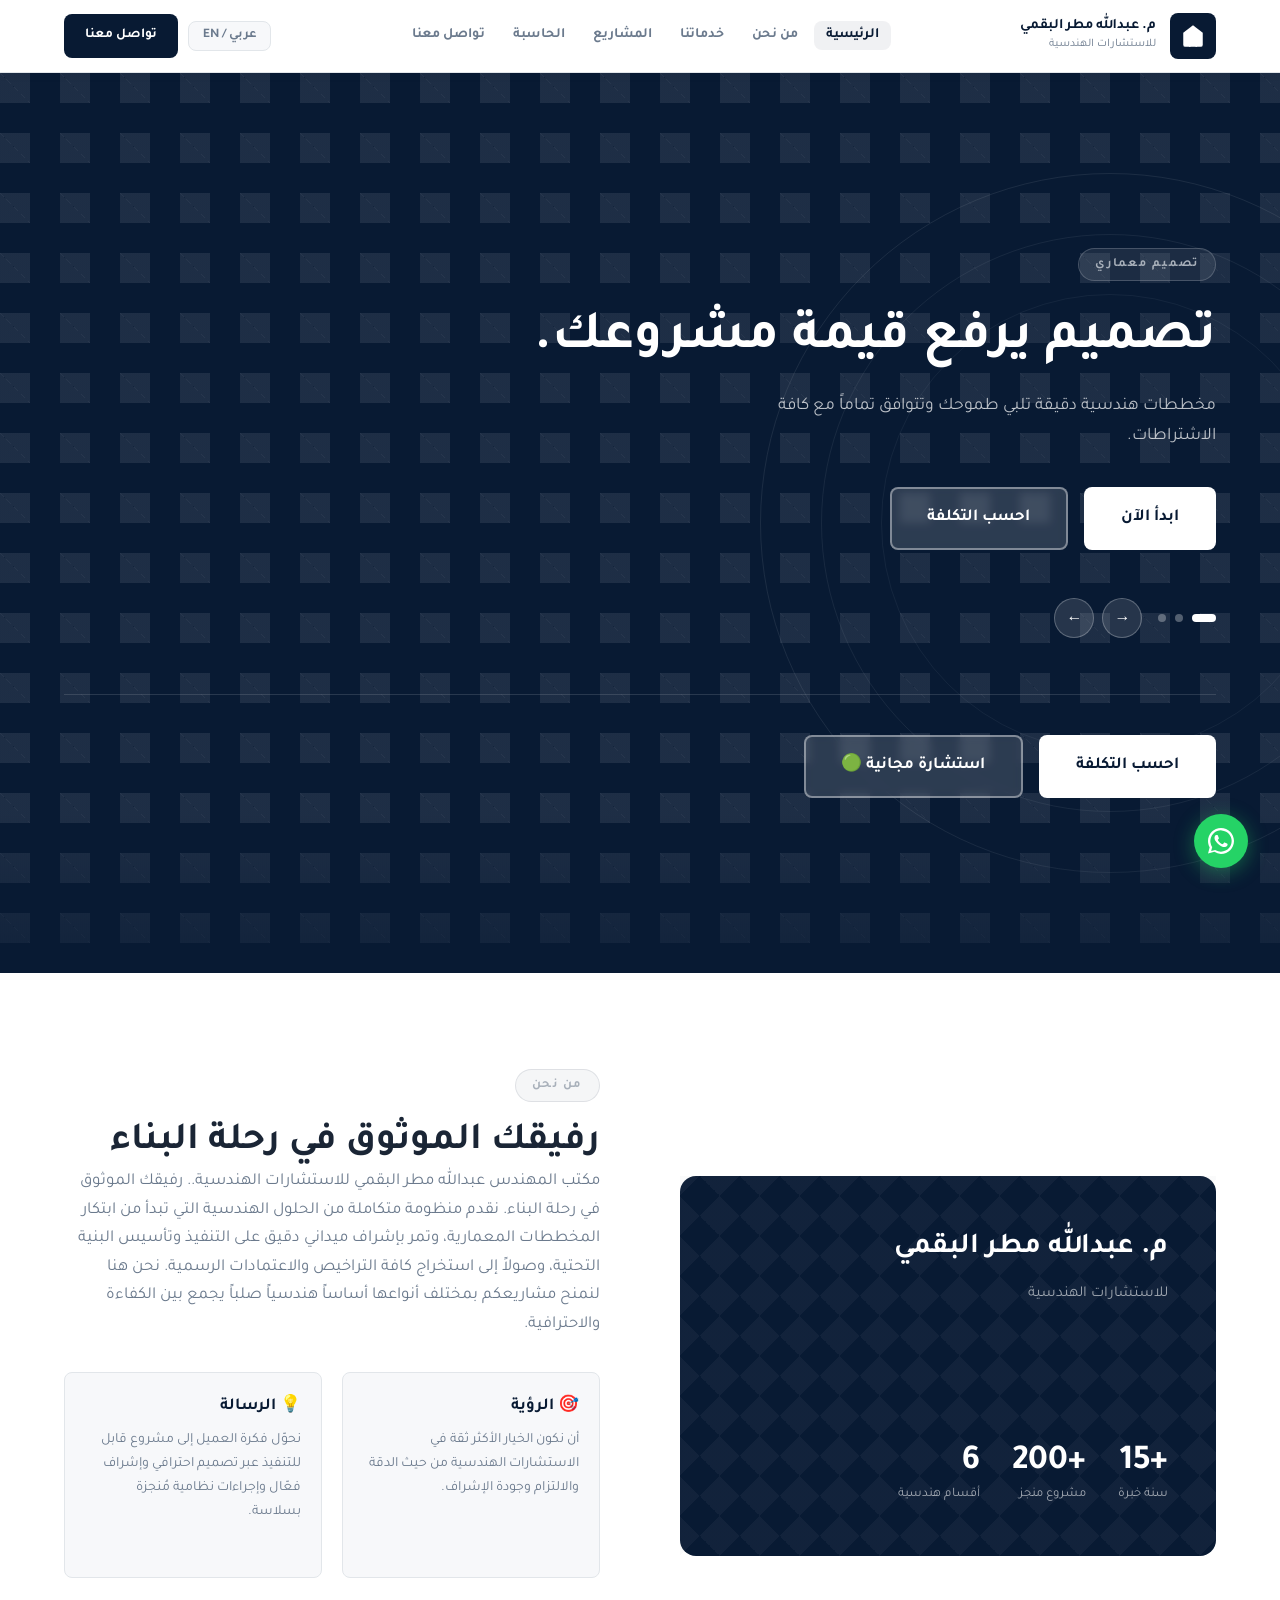
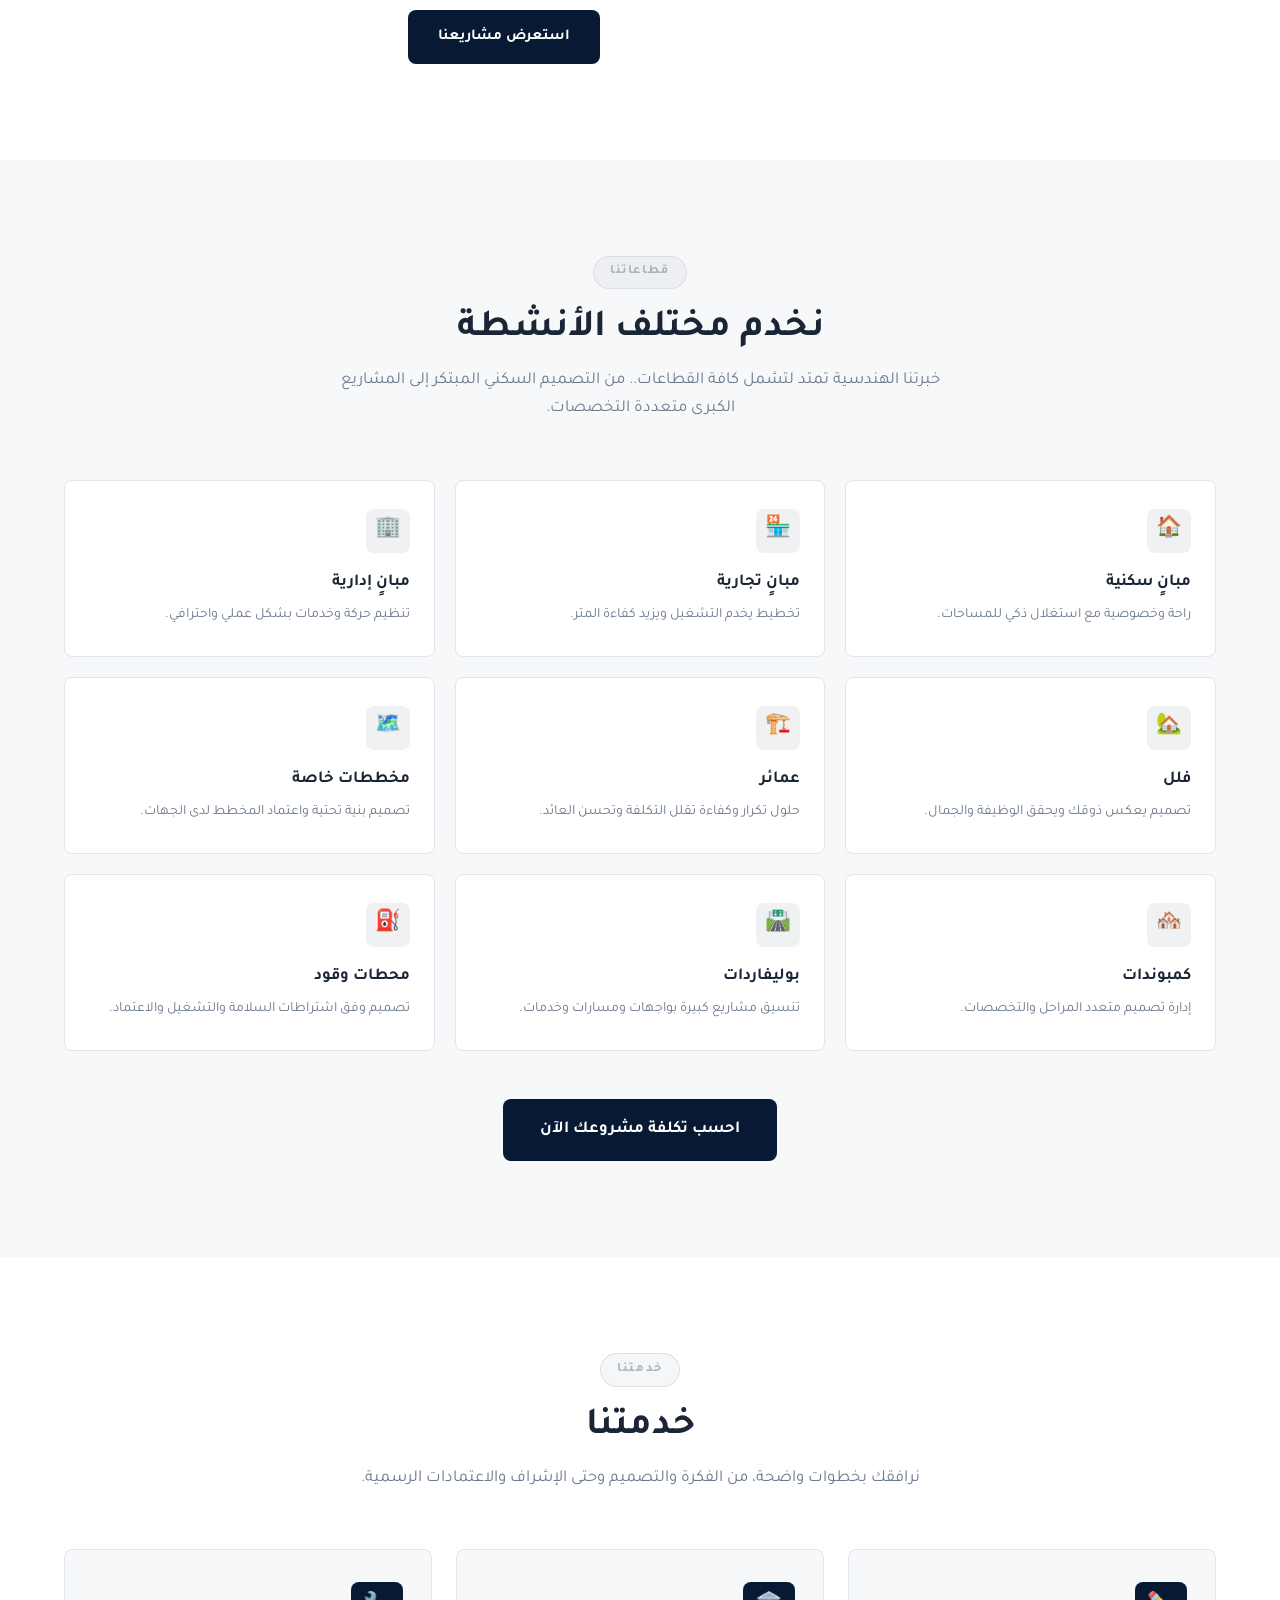
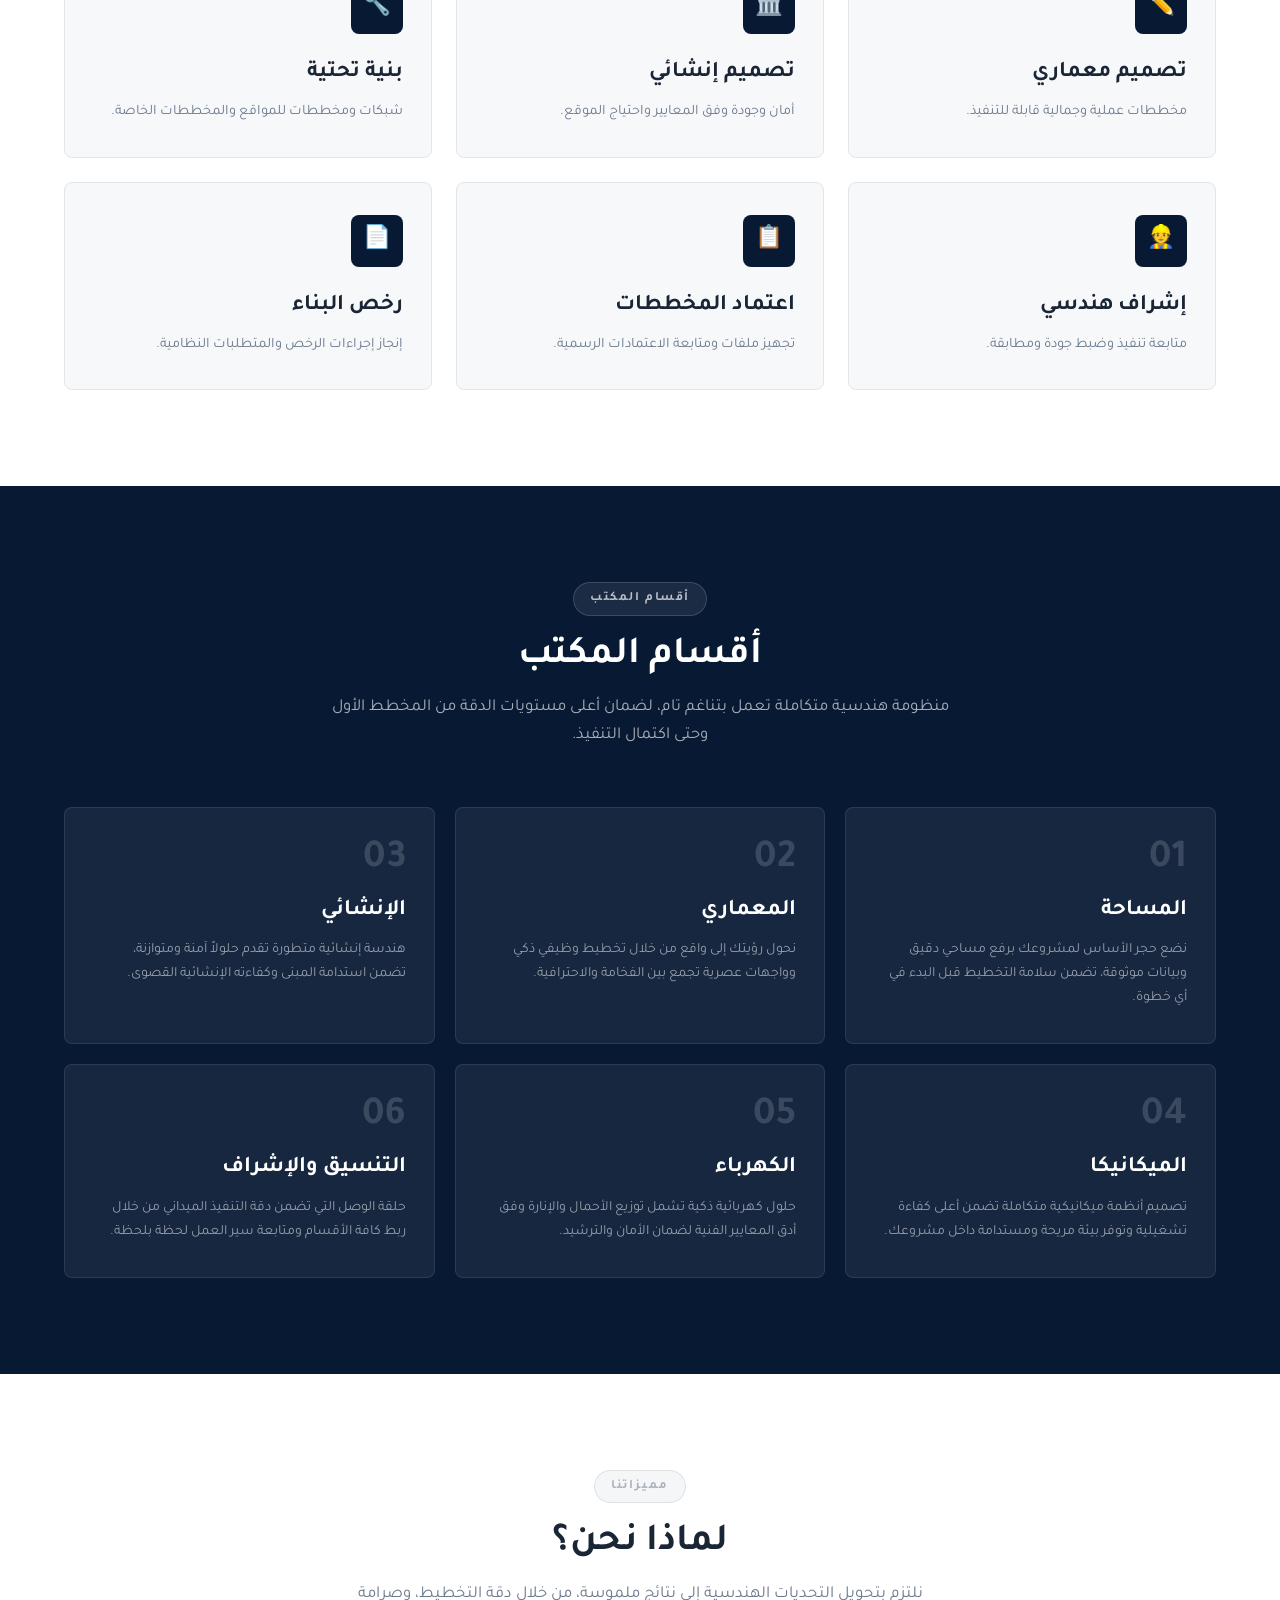
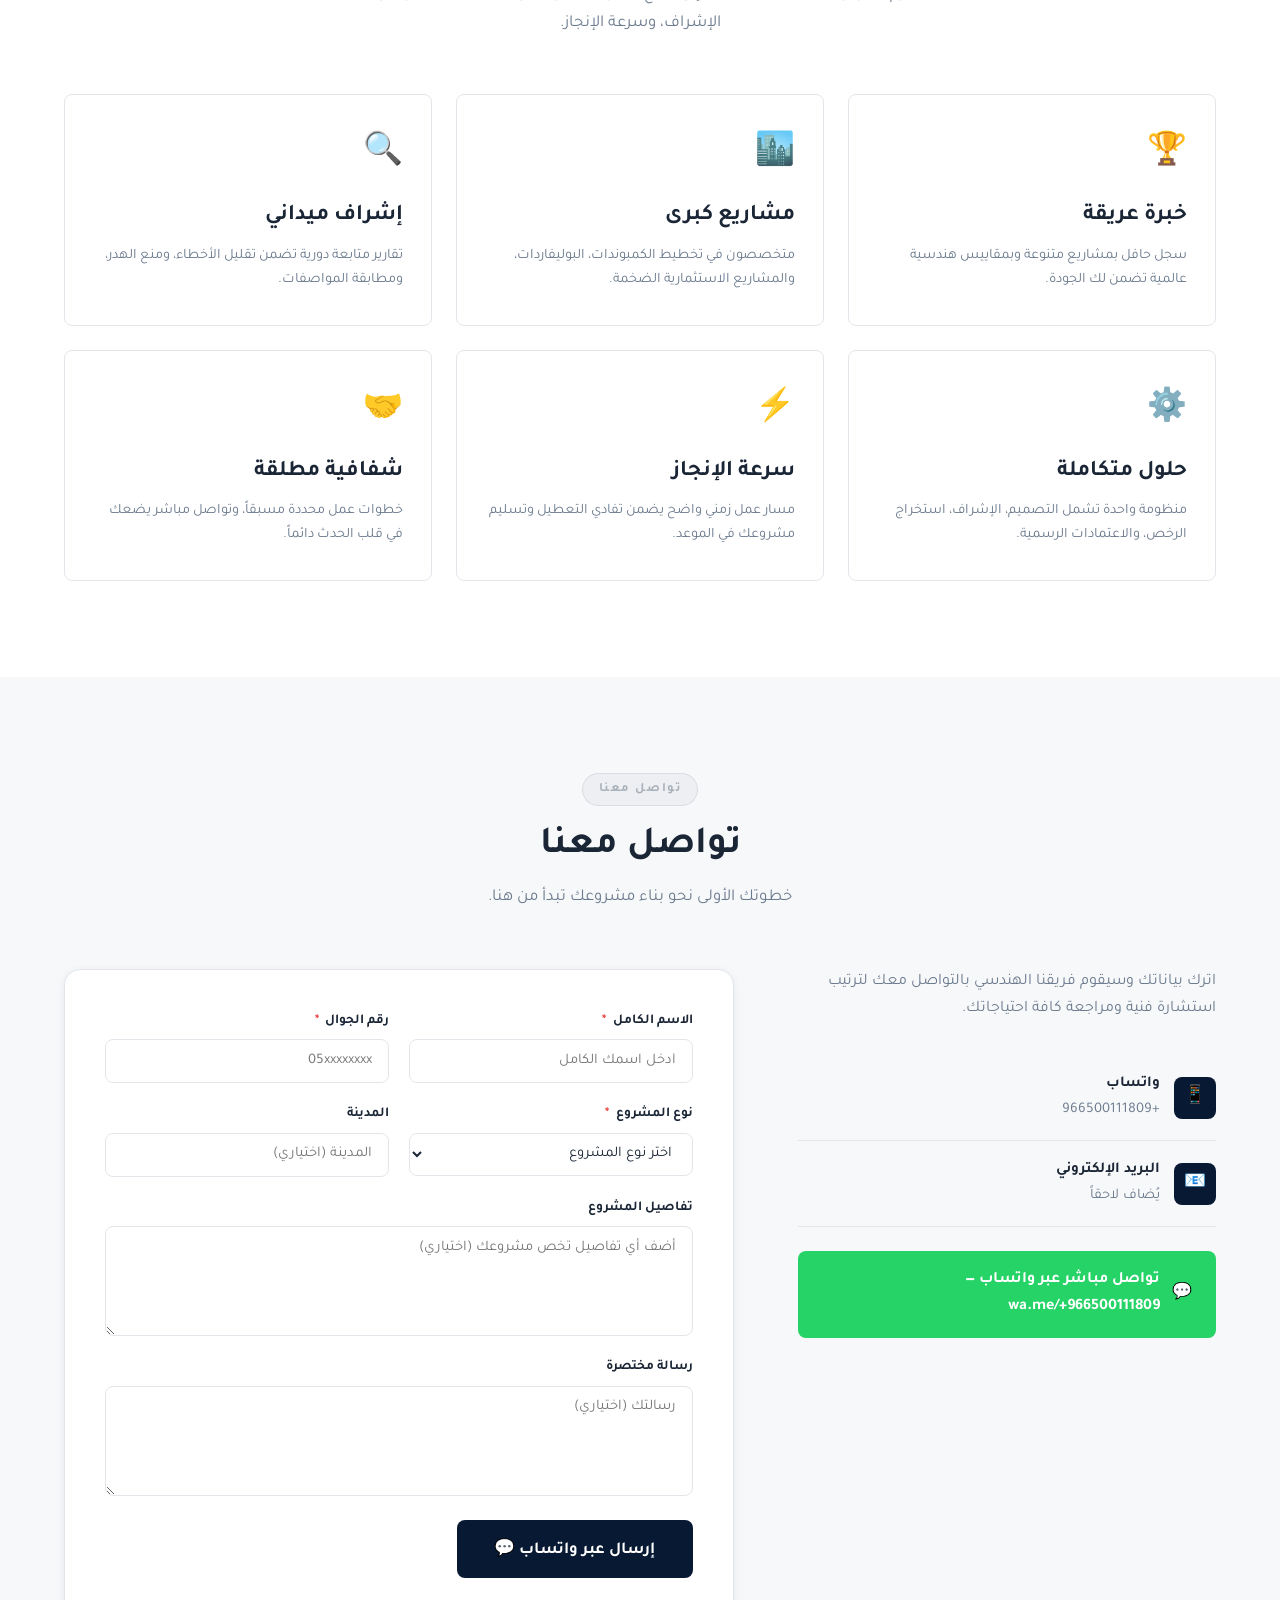
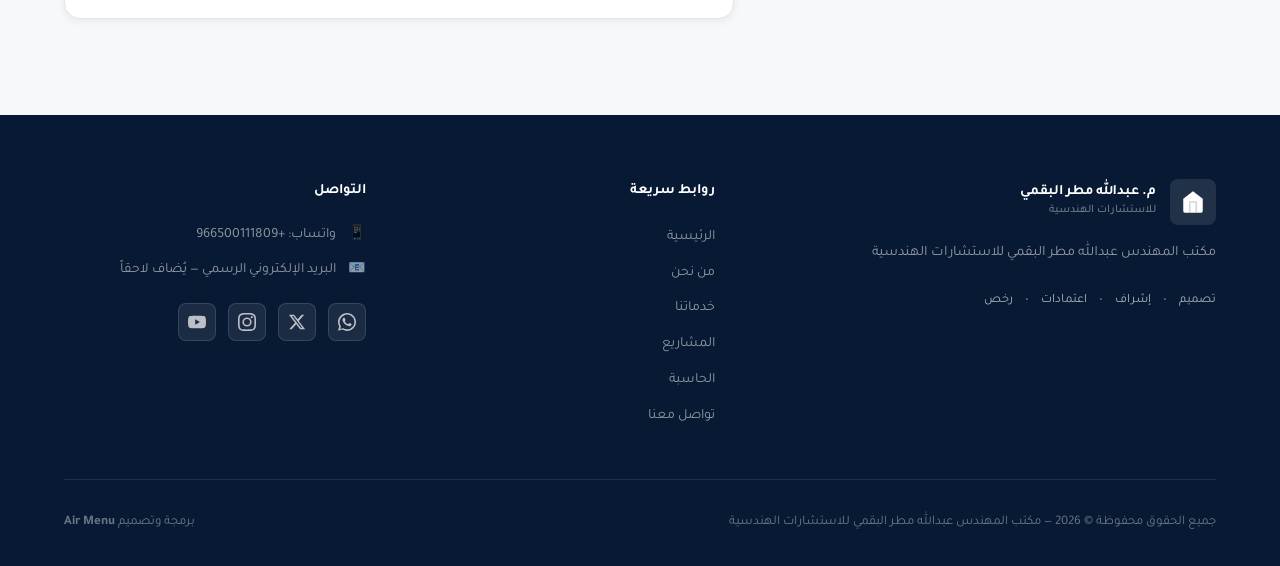
==== index.html @ cec36e1a "init project template" ====
<!DOCTYPE html>
<html lang="ar" dir="rtl">
<head>
  <meta charset="UTF-8" />
  <meta name="viewport" content="width=device-width, initial-scale=1.0" />
  <meta name="description" content="مكتب المهندس عبدالله مطر البقمي للاستشارات الهندسية — تصميم معماري، إشراف هندسي، اعتمادات ورخص بناء." />
  <title>مكتب المهندس عبدالله مطر البقمي للاستشارات الهندسية</title>
  <link rel="preconnect" href="https://fonts.googleapis.com" />
  <link rel="preconnect" href="https://fonts.gstatic.com" crossorigin />
  <link href="https://fonts.googleapis.com/css2?family=Tajawal:wght@400;500;700;900&display=swap" rel="stylesheet" />
  <link rel="stylesheet" href="style.css" />
</head>
<body>

<!-- ══════════════════════════════════════════
     الناف بار
════════════════════════════════════════════ -->
<header class="navbar" role="banner">
  <div class="container">
    <nav class="nav-inner" aria-label="القائمة الرئيسية">

      <!-- الشعار — يمين الشريط -->
      <a href="index.html" class="nav-logo" aria-label="الصفحة الرئيسية">
        <div class="logo-icon" aria-hidden="true">
          <svg viewBox="0 0 24 24" xmlns="http://www.w3.org/2000/svg">
            <path d="M3 9l9-7 9 7v11a2 2 0 0 1-2 2H5a2 2 0 0 1-2-2z"/>
            <polyline points="9 22 9 12 15 12 15 22" fill="none" stroke="white" stroke-width="1.5"/>
          </svg>
        </div>
        <div class="logo-text">
          <strong>م. عبدالله مطر البقمي</strong>
          <span>للاستشارات الهندسية</span>
        </div>
      </a>

      <!-- روابط سريعة -->
      <ul class="nav-links" role="list">
        <li><a href="index.html" class="active">الرئيسية</a></li>
        <li><a href="#about">من نحن</a></li>
        <li><a href="#services">خدماتنا</a></li>
        <li><a href="projects.html">المشاريع</a></li>
        <li><a href="calculator.html">الحاسبة</a></li>
        <li><a href="#contact">تواصل معنا</a></li>
      </ul>

      <!-- الإجراءات -->
      <div class="nav-actions">
        <button class="lang-btn" aria-label="تبديل اللغة">عربي / EN</button>
        <a href="#contact" class="btn btn-primary btn-sm">تواصل معنا</a>
        <button class="nav-toggle" aria-label="فتح القائمة" aria-expanded="false">
          <span></span><span></span><span></span>
        </button>
      </div>

    </nav>
  </div>
</header>

<!-- القائمة المتنقلة -->
<nav class="nav-mobile" aria-label="القائمة المتنقلة">
  <a href="index.html">الرئيسية</a>
  <a href="#about">من نحن</a>
  <a href="#services">خدماتنا</a>
  <a href="projects.html">المشاريع</a>
  <a href="calculator.html">الحاسبة</a>
  <a href="#contact">تواصل معنا</a>
  <div style="padding-top:1rem;display:flex;gap:.75rem;flex-wrap:wrap;">
    <a href="#contact" class="btn btn-primary">تواصل معنا</a>
    <a href="https://wa.me/966500111809" target="_blank" rel="noopener" class="btn btn-outline">واتساب 🟢</a>
  </div>
</nav>

<!-- ══════════════════════════════════════════
     الهيرو سيكشن
════════════════════════════════════════════ -->
<main>
<section class="hero" aria-label="الهيرو">
  <div class="hero-circle" aria-hidden="true"></div>
  <div class="container">
    <div class="hero-slider">

      <!-- الشريحة الأولى -->
      <div class="slide active">
        <span class="slide-tag">تصميم معماري</span>
        <h1>تصميم يرفع قيمة مشروعك.</h1>
        <p>مخططات هندسية دقيقة تلبي طموحك وتتوافق تماماً مع كافة الاشتراطات.</p>
        <div class="slide-btns">
          <a href="#contact" class="btn btn-white btn-lg">ابدأ الآن</a>
          <a href="calculator.html" class="btn btn-ghost btn-lg">احسب التكلفة</a>
        </div>
      </div>

      <!-- الشريحة الثانية -->
      <div class="slide">
        <span class="slide-tag">إشراف هندسي</span>
        <h1>إشراف يضمن التنفيذ الصحيح.</h1>
        <p>متابعة ميدانية دقيقة لضبط الجودة، وتجنب الهدر.</p>
        <div class="slide-btns">
          <a href="#contact" class="btn btn-white btn-lg">احجز اليوم</a>
          <a href="#services" class="btn btn-ghost btn-lg">خدماتنا</a>
        </div>
      </div>

      <!-- الشريحة الثالثة -->
      <div class="slide">
        <span class="slide-tag">اعتمادات ورخص</span>
        <h1>ترخيص واعتمادات بدون تعقيد.</h1>
        <p>تجهيز ملفاتك الفنية ومتابعتها مع الجهات المختصة باحترافية كاملة.</p>
        <div class="slide-btns">
          <a href="#contact" class="btn btn-white btn-lg">اعتمد مشروعك</a>
          <a href="#services" class="btn btn-ghost btn-lg">تعرّف أكثر</a>
        </div>
      </div>

      <!-- التحكم بالسلايدر -->
      <div class="slider-controls">
        <div class="slider-dots" role="tablist" aria-label="شرائح الهيرو">
          <button class="dot active" role="tab" aria-label="الشريحة 1" aria-selected="true"></button>
          <button class="dot" role="tab" aria-label="الشريحة 2" aria-selected="false"></button>
          <button class="dot" role="tab" aria-label="الشريحة 3" aria-selected="false"></button>
        </div>
        <div class="slider-arrows">
          <button class="arrow-btn arrow-prev" aria-label="السابق">&#8594;</button>
          <button class="arrow-btn arrow-next" aria-label="التالي">&#8592;</button>
        </div>
      </div>

      <!-- أزرار عامة -->
      <div class="hero-actions">
        <a href="calculator.html" class="btn btn-white btn-lg">احسب التكلفة</a>
        <a href="https://wa.me/966500111809?text=%D8%A3%D9%88%D8%AF%20%D8%A7%D8%B3%D8%AA%D8%B4%D8%A7%D8%B1%D8%A9%20%D9%85%D8%AC%D8%A7%D9%86%D9%8A%D8%A9" target="_blank" rel="noopener" class="btn btn-ghost btn-lg">استشارة مجانية 🟢</a>
      </div>

    </div><!-- /hero-slider -->
  </div>
</section>

<!-- ══════════════════════════════════════════
     من نحن
════════════════════════════════════════════ -->
<section class="section about" id="about" aria-labelledby="about-title">
  <div class="container">
    <div class="about-grid">

      <!-- البطاقة البصرية -->
      <div class="about-visual">
        <div class="about-card">
          <div>
            <h3>م. عبدالله مطر البقمي</h3>
            <p style="color:rgba(255,255,255,.6);margin-top:.5rem;font-size:.95rem;">للاستشارات الهندسية</p>
          </div>
          <div class="about-stats">
            <div class="stat"><strong>+15</strong><span>سنة خبرة</span></div>
            <div class="stat"><strong>+200</strong><span>مشروع منجز</span></div>
            <div class="stat"><strong>6</strong><span>أقسام هندسية</span></div>
          </div>
        </div>
      </div>

      <!-- المحتوى النصي -->
      <div class="about-content">
        <span class="section-tag">من نحن</span>
        <h2 id="about-title">رفيقك الموثوق في رحلة البناء</h2>
        <p>مكتب المهندس عبدالله مطر البقمي للاستشارات الهندسية.. رفيقك الموثوق في رحلة البناء. نقدم منظومة متكاملة من الحلول الهندسية التي تبدأ من ابتكار المخططات المعمارية، وتمر بإشراف ميداني دقيق على التنفيذ وتأسيس البنية التحتية، وصولاً إلى استخراج كافة التراخيص والاعتمادات الرسمية. نحن هنا لنمنح مشاريعكم بمختلف أنواعها أساساً هندسياً صلباً يجمع بين الكفاءة والاحترافية.</p>

        <div class="vision-mission">
          <div class="vm-card">
            <h4>🎯 الرؤية</h4>
            <p>أن نكون الخيار الأكثر ثقة في الاستشارات الهندسية من حيث الدقة والالتزام وجودة الإشراف.</p>
          </div>
          <div class="vm-card">
            <h4>💡 الرسالة</h4>
            <p>نحوّل فكرة العميل إلى مشروع قابل للتنفيذ عبر تصميم احترافي وإشراف فعّال وإجراءات نظامية مُنجزة بسلاسة.</p>
          </div>
        </div>

        <a href="projects.html" class="btn btn-primary">استعرض مشاريعنا</a>
      </div>

    </div>
  </div>
</section>

<!-- ══════════════════════════════════════════
     نخدم مختلف الأنشطة (9 كروت)
════════════════════════════════════════════ -->
<section class="section activities" id="activities" aria-labelledby="activities-title">
  <div class="container">
    <div class="section-header">
      <span class="section-tag">قطاعاتنا</span>
      <h2 id="activities-title">نخدم مختلف الأنشطة</h2>
      <p>خبرتنا الهندسية تمتد لتشمل كافة القطاعات.. من التصميم السكني المبتكر إلى المشاريع الكبرى متعددة التخصصات.</p>
    </div>

    <div class="grid-3" role="list">

      <article class="activity-card" role="listitem">
        <div class="activity-icon" aria-hidden="true">🏠</div>
        <h4>مبانٍ سكنية</h4>
        <p>راحة وخصوصية مع استغلال ذكي للمساحات.</p>
      </article>

      <article class="activity-card" role="listitem">
        <div class="activity-icon" aria-hidden="true">🏪</div>
        <h4>مبانٍ تجارية</h4>
        <p>تخطيط يخدم التشغيل ويزيد كفاءة المتر.</p>
      </article>

      <article class="activity-card" role="listitem">
        <div class="activity-icon" aria-hidden="true">🏢</div>
        <h4>مبانٍ إدارية</h4>
        <p>تنظيم حركة وخدمات بشكل عملي واحترافي.</p>
      </article>

      <article class="activity-card" role="listitem">
        <div class="activity-icon" aria-hidden="true">🏡</div>
        <h4>فلل</h4>
        <p>تصميم يعكس ذوقك ويحقق الوظيفة والجمال.</p>
      </article>

      <article class="activity-card" role="listitem">
        <div class="activity-icon" aria-hidden="true">🏗️</div>
        <h4>عمائر</h4>
        <p>حلول تكرار وكفاءة تقلل التكلفة وتحسن العائد.</p>
      </article>

      <article class="activity-card" role="listitem">
        <div class="activity-icon" aria-hidden="true">🗺️</div>
        <h4>مخططات خاصة</h4>
        <p>تصميم بنية تحتية واعتماد المخطط لدى الجهات.</p>
      </article>

      <article class="activity-card" role="listitem">
        <div class="activity-icon" aria-hidden="true">🏘️</div>
        <h4>كمبوندات</h4>
        <p>إدارة تصميم متعدد المراحل والتخصصات.</p>
      </article>

      <article class="activity-card" role="listitem">
        <div class="activity-icon" aria-hidden="true">🛣️</div>
        <h4>بوليفاردات</h4>
        <p>تنسيق مشاريع كبيرة بواجهات ومسارات وخدمات.</p>
      </article>

      <article class="activity-card" role="listitem">
        <div class="activity-icon" aria-hidden="true">⛽</div>
        <h4>محطات وقود</h4>
        <p>تصميم وفق اشتراطات السلامة والتشغيل والاعتماد.</p>
      </article>

    </div>

    <div class="section-cta">
      <a href="calculator.html" class="btn btn-primary btn-lg">احسب تكلفة مشروعك الآن</a>
    </div>
  </div>
</section>

<!-- ══════════════════════════════════════════
     خدماتنا (6 كروت)
════════════════════════════════════════════ -->
<section class="section services" id="services" aria-labelledby="services-title">
  <div class="container">
    <div class="section-header">
      <span class="section-tag">خدمتنا</span>
      <h2 id="services-title">خدمتنا</h2>
      <p>نرافقك بخطوات واضحة، من الفكرة والتصميم وحتى الإشراف والاعتمادات الرسمية.</p>
    </div>

    <div class="grid-2x3" role="list">

      <article class="service-card" role="listitem">
        <div class="service-icon" aria-hidden="true">✏️</div>
        <h3>تصميم معماري</h3>
        <p>مخططات عملية وجمالية قابلة للتنفيذ.</p>
      </article>

      <article class="service-card" role="listitem">
        <div class="service-icon" aria-hidden="true">🏛️</div>
        <h3>تصميم إنشائي</h3>
        <p>أمان وجودة وفق المعايير واحتياج الموقع.</p>
      </article>

      <article class="service-card" role="listitem">
        <div class="service-icon" aria-hidden="true">🔧</div>
        <h3>بنية تحتية</h3>
        <p>شبكات ومخططات للمواقع والمخططات الخاصة.</p>
      </article>

      <article class="service-card" role="listitem">
        <div class="service-icon" aria-hidden="true">👷</div>
        <h3>إشراف هندسي</h3>
        <p>متابعة تنفيذ وضبط جودة ومطابقة.</p>
      </article>

      <article class="service-card" role="listitem">
        <div class="service-icon" aria-hidden="true">📋</div>
        <h3>اعتماد المخططات</h3>
        <p>تجهيز ملفات ومتابعة الاعتمادات الرسمية.</p>
      </article>

      <article class="service-card" role="listitem">
        <div class="service-icon" aria-hidden="true">📄</div>
        <h3>رخص البناء</h3>
        <p>إنجاز إجراءات الرخص والمتطلبات النظامية.</p>
      </article>

    </div>
  </div>
</section>

<!-- ══════════════════════════════════════════
     أقسام المكتب
════════════════════════════════════════════ -->
<section class="section departments" id="departments" aria-labelledby="dept-title">
  <div class="container">
    <div class="section-header">
      <span class="section-tag">أقسام المكتب</span>
      <h2 id="dept-title">أقسام المكتب</h2>
      <p>منظومة هندسية متكاملة تعمل بتناغم تام، لضمان أعلى مستويات الدقة من المخطط الأول وحتى اكتمال التنفيذ.</p>
    </div>

    <div class="dept-grid" role="list">

      <article class="dept-card" role="listitem">
        <div class="dept-number" aria-hidden="true">01</div>
        <h3>المساحة</h3>
        <p>نضع حجر الأساس لمشروعك برفع مساحي دقيق وبيانات موثوقة، تضمن سلامة التخطيط قبل البدء في أي خطوة.</p>
      </article>

      <article class="dept-card" role="listitem">
        <div class="dept-number" aria-hidden="true">02</div>
        <h3>المعماري</h3>
        <p>نحول رؤيتك إلى واقع من خلال تخطيط وظيفي ذكي وواجهات عصرية تجمع بين الفخامة والاحترافية.</p>
      </article>

      <article class="dept-card" role="listitem">
        <div class="dept-number" aria-hidden="true">03</div>
        <h3>الإنشائي</h3>
        <p>هندسة إنشائية متطورة تقدم حلولاً آمنة ومتوازنة، تضمن استدامة المبنى وكفاءته الإنشائية القصوى.</p>
      </article>

      <article class="dept-card" role="listitem">
        <div class="dept-number" aria-hidden="true">04</div>
        <h3>الميكانيكا</h3>
        <p>تصميم أنظمة ميكانيكية متكاملة تضمن أعلى كفاءة تشغيلية وتوفر بيئة مريحة ومستدامة داخل مشروعك.</p>
      </article>

      <article class="dept-card" role="listitem">
        <div class="dept-number" aria-hidden="true">05</div>
        <h3>الكهرباء</h3>
        <p>حلول كهربائية ذكية تشمل توزيع الأحمال والإنارة وفق أدق المعايير الفنية لضمان الأمان والترشيد.</p>
      </article>

      <article class="dept-card" role="listitem">
        <div class="dept-number" aria-hidden="true">06</div>
        <h3>التنسيق والإشراف</h3>
        <p>حلقة الوصل التي تضمن دقة التنفيذ الميداني من خلال ربط كافة الأقسام ومتابعة سير العمل لحظة بلحظة.</p>
      </article>

    </div>
  </div>
</section>

<!-- ══════════════════════════════════════════
     لماذا نحن؟
════════════════════════════════════════════ -->
<section class="section why-us" id="why" aria-labelledby="why-title">
  <div class="container">
    <div class="section-header">
      <span class="section-tag">مميزاتنا</span>
      <h2 id="why-title">لماذا نحن؟</h2>
      <p>نلتزم بتحويل التحديات الهندسية إلى نتائج ملموسة، من خلال دقة التخطيط، وصرامة الإشراف، وسرعة الإنجاز.</p>
    </div>

    <div class="why-grid" role="list">

      <article class="why-card" role="listitem">
        <div class="why-icon" aria-hidden="true">🏆</div>
        <h3>خبرة عريقة</h3>
        <p>سجل حافل بمشاريع متنوعة وبمقاييس هندسية عالمية تضمن لك الجودة.</p>
      </article>

      <article class="why-card" role="listitem">
        <div class="why-icon" aria-hidden="true">🏙️</div>
        <h3>مشاريع كبرى</h3>
        <p>متخصصون في تخطيط الكمبوندات، البوليفاردات، والمشاريع الاستثمارية الضخمة.</p>
      </article>

      <article class="why-card" role="listitem">
        <div class="why-icon" aria-hidden="true">🔍</div>
        <h3>إشراف ميداني</h3>
        <p>تقارير متابعة دورية تضمن تقليل الأخطاء، ومنع الهدر، ومطابقة المواصفات.</p>
      </article>

      <article class="why-card" role="listitem">
        <div class="why-icon" aria-hidden="true">⚙️</div>
        <h3>حلول متكاملة</h3>
        <p>منظومة واحدة تشمل التصميم، الإشراف، استخراج الرخص، والاعتمادات الرسمية.</p>
      </article>

      <article class="why-card" role="listitem">
        <div class="why-icon" aria-hidden="true">⚡</div>
        <h3>سرعة الإنجاز</h3>
        <p>مسار عمل زمني واضح يضمن تفادي التعطيل وتسليم مشروعك في الموعد.</p>
      </article>

      <article class="why-card" role="listitem">
        <div class="why-icon" aria-hidden="true">🤝</div>
        <h3>شفافية مطلقة</h3>
        <p>خطوات عمل محددة مسبقاً، وتواصل مباشر يضعك في قلب الحدث دائماً.</p>
      </article>

    </div>
  </div>
</section>

<!-- ══════════════════════════════════════════
     تواصل معنا
════════════════════════════════════════════ -->
<section class="section contact" id="contact" aria-labelledby="contact-title">
  <div class="container">
    <div class="section-header">
      <span class="section-tag">تواصل معنا</span>
      <h2 id="contact-title">تواصل معنا</h2>
      <p>خطوتك الأولى نحو بناء مشروعك تبدأ من هنا.</p>
    </div>

    <div class="contact-grid">

      <!-- معلومات التواصل -->
      <div class="contact-info">
        <p>اترك بياناتك وسيقوم فريقنا الهندسي بالتواصل معك لترتيب استشارة فنية ومراجعة كافة احتياجاتك.</p>

        <div class="contact-item">
          <div class="contact-icon" aria-hidden="true">📱</div>
          <div>
            <strong>واتساب</strong>
            <span>+966500111809</span>
          </div>
        </div>

        <div class="contact-item">
          <div class="contact-icon" aria-hidden="true">📧</div>
          <div>
            <strong>البريد الإلكتروني</strong>
            <span>يُضاف لاحقاً</span>
          </div>
        </div>

        <a href="https://wa.me/966500111809" target="_blank" rel="noopener" class="whatsapp-direct" aria-label="تواصل عبر واتساب">
          <span>💬</span>
          <span>تواصل مباشر عبر واتساب — wa.me/+966500111809</span>
        </a>
      </div>

      <!-- الفورم -->
      <div class="contact-form-card">
        <form id="contactForm" novalidate aria-label="نموذج التواصل">
          <div class="form-grid">

            <!-- الاسم الكامل -->
            <div class="form-group">
              <label for="fullname">الاسم الكامل <span class="req" aria-label="إلزامي">*</span></label>
              <input type="text" id="fullname" name="fullname" placeholder="أدخل اسمك الكامل" required autocomplete="name" />
            </div>

            <!-- رقم الجوال -->
            <div class="form-group">
              <label for="phone">رقم الجوال <span class="req" aria-label="إلزامي">*</span></label>
              <input type="tel" id="phone" name="phone" placeholder="05xxxxxxxx" required autocomplete="tel" />
            </div>

            <!-- نوع المشروع -->
            <div class="form-group">
              <label for="ptype">نوع المشروع <span class="req" aria-label="إلزامي">*</span></label>
              <select id="ptype" name="ptype" required>
                <option value="" disabled selected>اختر نوع المشروع</option>
                <option>سكني</option>
                <option>تجاري</option>
                <option>إداري</option>
                <option>فيلا</option>
                <option>عمارة</option>
                <option>كمبوند</option>
                <option>بوليفار</option>
                <option>محطة وقود</option>
                <option>أخرى</option>
              </select>
            </div>

            <!-- المدينة -->
            <div class="form-group">
              <label for="city">المدينة</label>
              <input type="text" id="city" name="city" placeholder="المدينة (اختياري)" autocomplete="address-level2" />
            </div>

            <!-- تفاصيل المشروع -->
            <div class="form-group form-full">
              <label for="details">تفاصيل المشروع</label>
              <textarea id="details" name="details" rows="3" placeholder="أضف أي تفاصيل تخص مشروعك (اختياري)"></textarea>
            </div>

            <!-- رسالة مختصرة -->
            <div class="form-group form-full">
              <label for="message">رسالة مختصرة</label>
              <textarea id="message" name="message" rows="3" placeholder="رسالتك (اختياري)"></textarea>
            </div>

          </div>

          <div class="form-submit">
            <button type="submit" class="btn btn-primary btn-lg">إرسال عبر واتساب 💬</button>
          </div>

          <div class="success-msg" role="alert" aria-live="polite">
            <span>✅</span>
            <span>تم إرسال بياناتك! سيتم تحويلك لواتساب الآن.</span>
          </div>

        </form>
      </div>

    </div>
  </div>
</section>
</main>

<!-- ══════════════════════════════════════════
     الفوتر
════════════════════════════════════════════ -->
<footer class="footer" role="contentinfo">
  <div class="container">
    <div class="footer-grid">

      <!-- العمود الأول: عن المكتب -->
      <div class="footer-about">
        <div class="footer-logo">
          <div class="logo-icon" aria-hidden="true">
            <svg viewBox="0 0 24 24" xmlns="http://www.w3.org/2000/svg">
              <path d="M3 9l9-7 9 7v11a2 2 0 0 1-2 2H5a2 2 0 0 1-2-2z" fill="white"/>
              <polyline points="9 22 9 12 15 12 15 22" fill="none" stroke="rgba(168,176,186,.5)" stroke-width="1.5"/>
            </svg>
          </div>
          <div class="logo-text">
            <strong>م. عبدالله مطر البقمي</strong>
            <span>للاستشارات الهندسية</span>
          </div>
        </div>
        <p>مكتب المهندس عبدالله مطر البقمي للاستشارات الهندسية</p>
        <div class="footer-tagline">
          <span>تصميم</span>•<span>إشراف</span>•<span>اعتمادات</span>•<span>رخص</span>
        </div>
      </div>

      <!-- العمود الثاني: روابط سريعة -->
      <div class="footer-col">
        <h4>روابط سريعة</h4>
        <ul class="footer-links">
          <li><a href="index.html">الرئيسية</a></li>
          <li><a href="#about">من نحن</a></li>
          <li><a href="#services">خدماتنا</a></li>
          <li><a href="projects.html">المشاريع</a></li>
          <li><a href="calculator.html">الحاسبة</a></li>
          <li><a href="#contact">تواصل معنا</a></li>
        </ul>
      </div>

      <!-- العمود الثالث: التواصل -->
      <div class="footer-col">
        <h4>التواصل</h4>
        <div class="footer-contact-item">
          <span>📱</span>
          <span>واتساب: +966500111809</span>
        </div>
        <div class="footer-contact-item">
          <span>📧</span>
          <span>البريد الإلكتروني الرسمي — يُضاف لاحقاً</span>
        </div>

        <div class="social-icons" aria-label="وسائل التواصل الاجتماعي">
          <a href="https://wa.me/966500111809" target="_blank" rel="noopener" class="social-icon" aria-label="واتساب">
            <svg viewBox="0 0 24 24" width="18" height="18" fill="currentColor"><path d="M17.472 14.382c-.297-.149-1.758-.867-2.03-.967-.273-.099-.471-.148-.67.15-.197.297-.767.966-.94 1.164-.173.199-.347.223-.644.075-.297-.15-1.255-.463-2.39-1.475-.883-.788-1.48-1.761-1.653-2.059-.173-.297-.018-.458.13-.606.134-.133.298-.347.446-.52.149-.174.198-.298.298-.497.099-.198.05-.371-.025-.52-.075-.149-.669-1.612-.916-2.207-.242-.579-.487-.5-.669-.51-.173-.008-.371-.01-.57-.01-.198 0-.52.074-.792.372-.272.297-1.04 1.016-1.04 2.479 0 1.462 1.065 2.875 1.213 3.074.149.198 2.096 3.2 5.077 4.487.709.306 1.262.489 1.694.625.712.227 1.36.195 1.871.118.571-.085 1.758-.719 2.006-1.413.248-.694.248-1.289.173-1.413-.074-.124-.272-.198-.57-.347z"/><path d="M12 0C5.373 0 0 5.373 0 12c0 2.125.558 4.12 1.535 5.845L.057 23.5l5.818-1.527A11.94 11.94 0 0 0 12 24c6.627 0 12-5.373 12-12S18.627 0 12 0zm0 21.818a9.81 9.81 0 0 1-5.003-1.368l-.36-.214-3.717.976.992-3.617-.235-.371A9.818 9.818 0 1 1 12 21.818z"/></svg>
          </a>
          <a href="#" class="social-icon" aria-label="تويتر X">
            <svg viewBox="0 0 24 24" width="18" height="18" fill="currentColor"><path d="M18.244 2.25h3.308l-7.227 8.26 8.502 11.24H16.17l-5.214-6.817L4.99 21.75H1.68l7.73-8.835L1.254 2.25H8.08l4.713 6.231zm-1.161 17.52h1.833L7.084 4.126H5.117z"/></svg>
          </a>
          <a href="#" class="social-icon" aria-label="إنستغرام">
            <svg viewBox="0 0 24 24" width="18" height="18" fill="currentColor"><path d="M12 2.163c3.204 0 3.584.012 4.85.07 3.252.148 4.771 1.691 4.919 4.919.058 1.265.069 1.645.069 4.849 0 3.205-.012 3.584-.069 4.849-.149 3.225-1.664 4.771-4.919 4.919-1.266.058-1.644.07-4.85.07-3.204 0-3.584-.012-4.849-.07-3.26-.149-4.771-1.699-4.919-4.92-.058-1.265-.07-1.644-.07-4.849 0-3.204.013-3.583.07-4.849.149-3.227 1.664-4.771 4.919-4.919 1.266-.057 1.645-.069 4.849-.069zM12 0C8.741 0 8.333.014 7.053.072 2.695.272.273 2.69.073 7.052.014 8.333 0 8.741 0 12c0 3.259.014 3.668.072 4.948.2 4.358 2.618 6.78 6.98 6.98C8.333 23.986 8.741 24 12 24c3.259 0 3.668-.014 4.948-.072 4.354-.2 6.782-2.618 6.979-6.98.059-1.28.073-1.689.073-4.948 0-3.259-.014-3.667-.072-4.947-.196-4.354-2.617-6.78-6.979-6.98C15.668.014 15.259 0 12 0zm0 5.838a6.162 6.162 0 1 0 0 12.324 6.162 6.162 0 0 0 0-12.324zM12 16a4 4 0 1 1 0-8 4 4 0 0 1 0 8zm6.406-11.845a1.44 1.44 0 1 0 0 2.881 1.44 1.44 0 0 0 0-2.881z"/></svg>
          </a>
          <a href="#" class="social-icon" aria-label="يوتيوب">
            <svg viewBox="0 0 24 24" width="18" height="18" fill="currentColor"><path d="M23.495 6.205a3.007 3.007 0 0 0-2.088-2.088c-1.87-.501-9.396-.501-9.396-.501s-7.507-.01-9.396.501A3.007 3.007 0 0 0 .527 6.205a31.247 31.247 0 0 0-.522 5.805 31.247 31.247 0 0 0 .522 5.783 3.007 3.007 0 0 0 2.088 2.088c1.868.502 9.396.502 9.396.502s7.506 0 9.396-.502a3.007 3.007 0 0 0 2.088-2.088 31.247 31.247 0 0 0 .5-5.783 31.247 31.247 0 0 0-.5-5.805zM9.609 15.601V8.408l6.264 3.602z"/></svg>
          </a>
        </div>
      </div>

    </div>

    <!-- حقوق الملكية -->
    <div class="footer-bottom">
      <p>جميع الحقوق محفوظة &copy; <span id="year"></span> — مكتب المهندس عبدالله مطر البقمي للاستشارات الهندسية</p>
      <p>برمجة وتصميم <strong>Air Menu</strong></p>
    </div>
  </div>
</footer>

<!-- زر الرجوع للأعلى -->
<button class="scroll-top" aria-label="الرجوع للأعلى">&#8679;</button>

<!-- زر واتساب العائم -->
<a href="https://wa.me/966500111809" target="_blank" rel="noopener" class="wa-float" aria-label="تواصل عبر واتساب">
  <svg viewBox="0 0 24 24" width="26" height="26" fill="white"><path d="M17.472 14.382c-.297-.149-1.758-.867-2.03-.967-.273-.099-.471-.148-.67.15-.197.297-.767.966-.94 1.164-.173.199-.347.223-.644.075-.297-.15-1.255-.463-2.39-1.475-.883-.788-1.48-1.761-1.653-2.059-.173-.297-.018-.458.13-.606.134-.133.298-.347.446-.52.149-.174.198-.298.298-.497.099-.198.05-.371-.025-.52-.075-.149-.669-1.612-.916-2.207-.242-.579-.487-.5-.669-.51-.173-.008-.371-.01-.57-.01-.198 0-.52.074-.792.372-.272.297-1.04 1.016-1.04 2.479 0 1.462 1.065 2.875 1.213 3.074.149.198 2.096 3.2 5.077 4.487.709.306 1.262.489 1.694.625.712.227 1.36.195 1.871.118.571-.085 1.758-.719 2.006-1.413.248-.694.248-1.289.173-1.413-.074-.124-.272-.198-.57-.347z"/><path d="M12 0C5.373 0 0 5.373 0 12c0 2.125.558 4.12 1.535 5.845L.057 23.5l5.818-1.527A11.94 11.94 0 0 0 12 24c6.627 0 12-5.373 12-12S18.627 0 12 0zm0 21.818a9.81 9.81 0 0 1-5.003-1.368l-.36-.214-3.717.976.992-3.617-.235-.371A9.818 9.818 0 1 1 12 21.818z"/></svg>
</a>

<script>
  document.getElementById('year').textContent = new Date().getFullYear();
</script>
<script src="script.js"></script>
</body>
</html>
---- style.css ----
/* =============================================
   مكتب المهندس عبدالله مطر البقمي - الأنماط العامة
   Primary: #081A33 | Secondary: #A8B0BA
   ============================================= */

/* ── Variables ────────────────────────────── */
:root {
  --primary:      #081A33;
  --primary-light:#0d2a50;
  --secondary:    #A8B0BA;
  --white:        #FFFFFF;
  --light-bg:     #F7F8FA;
  --border:       #E2E6EA;
  --text-main:    #1A2535;
  --text-muted:   #6B7A8D;
  --radius:       8px;
  --radius-lg:    16px;
  --shadow-sm:    0 2px 8px rgba(8,26,51,.07);
  --shadow-md:    0 6px 24px rgba(8,26,51,.11);
  --shadow-lg:    0 16px 48px rgba(8,26,51,.15);
  --transition:   all .28s cubic-bezier(.4,0,.2,1);
  --font:         "DIN Next Arabic","Swissra","29LT Bukra","GE SS Two",Tajawal,sans-serif;
}

/* ── Reset & Base ─────────────────────────── */
*, *::before, *::after { box-sizing: border-box; margin: 0; padding: 0; }

html {
  direction: rtl;
  scroll-behavior: smooth;
  font-size: 16px;
}

body {
  font-family: var(--font);
  color: var(--text-main);
  background: var(--white);
  line-height: 1.7;
  overflow-x: hidden;
}

img { max-width: 100%; display: block; }
a  { text-decoration: none; color: inherit; }

/* ── Typography Scale ─────────────────────── */
h1 { font-size: clamp(2rem, 5vw, 3.4rem); font-weight: 700; line-height: 1.25; }
h2 { font-size: clamp(1.55rem, 3.5vw, 2.4rem); font-weight: 700; line-height: 1.3; }
h3 { font-size: clamp(1.1rem, 2.5vw, 1.4rem); font-weight: 700; }
h4 { font-size: 1.05rem; font-weight: 700; }
p  { font-weight: 400; }

.section-tag {
  display: inline-block;
  font-size: .8rem;
  font-weight: 600;
  letter-spacing: .12em;
  text-transform: uppercase;
  color: var(--secondary);
  background: rgba(168,176,186,.12);
  border: 1px solid rgba(168,176,186,.3);
  border-radius: 50px;
  padding: .3rem 1rem;
  margin-bottom: 1rem;
}

/* ── Layout Helpers ───────────────────────── */
.container {
  width: 100%;
  max-width: 1200px;
  margin: 0 auto;
  padding: 0 1.5rem;
}

.section { padding: 6rem 0; }
.section-sm { padding: 4rem 0; }

.section-header { text-align: center; margin-bottom: 3.5rem; }
.section-header p { color: var(--text-muted); max-width: 620px; margin: .75rem auto 0; font-size: 1.05rem; }

/* ── Buttons ──────────────────────────────── */
.btn {
  display: inline-flex;
  align-items: center;
  gap: .5rem;
  padding: .75rem 1.75rem;
  border-radius: var(--radius);
  font-family: var(--font);
  font-size: .95rem;
  font-weight: 600;
  cursor: pointer;
  border: 2px solid transparent;
  transition: var(--transition);
}

.btn-primary {
  background: var(--primary);
  color: var(--white);
}
.btn-primary:hover {
  background: var(--primary-light);
  transform: translateY(-2px);
  box-shadow: var(--shadow-md);
}

.btn-outline {
  background: transparent;
  color: var(--primary);
  border-color: var(--primary);
}
.btn-outline:hover {
  background: var(--primary);
  color: var(--white);
  transform: translateY(-2px);
}

.btn-white {
  background: var(--white);
  color: var(--primary);
}
.btn-white:hover {
  background: var(--light-bg);
  transform: translateY(-2px);
}

.btn-ghost {
  background: rgba(255,255,255,.15);
  color: var(--white);
  border-color: rgba(255,255,255,.4);
  backdrop-filter: blur(4px);
}
.btn-ghost:hover {
  background: rgba(255,255,255,.25);
  transform: translateY(-2px);
}

.btn-lg { padding: .95rem 2.2rem; font-size: 1.05rem; }
.btn-sm { padding: .5rem 1.2rem; font-size: .85rem; }

/* ── Navbar ───────────────────────────────── */
.navbar {
  position: sticky;
  top: 0;
  z-index: 1000;
  background: var(--white);
  border-bottom: 1px solid var(--border);
  box-shadow: var(--shadow-sm);
  transition: var(--transition);
}

.navbar.scrolled {
  box-shadow: var(--shadow-md);
}

.nav-inner {
  display: flex;
  align-items: center;
  justify-content: space-between;
  height: 72px;
  gap: 1.5rem;
}

/* Logo */
.nav-logo {
  display: flex;
  align-items: center;
  gap: .9rem;
  flex-shrink: 0;
}

.logo-icon {
  width: 46px;
  height: 46px;
  background: var(--primary);
  border-radius: var(--radius);
  display: flex;
  align-items: center;
  justify-content: center;
  flex-shrink: 0;
}

.logo-icon svg { width: 26px; height: 26px; fill: var(--white); }

.logo-text { line-height: 1.2; }
.logo-text strong { display: block; font-size: .9rem; color: var(--primary); font-weight: 700; }
.logo-text span   { font-size: .72rem; color: var(--text-muted); }

/* Nav Links */
.nav-links {
  display: flex;
  align-items: center;
  gap: .25rem;
  list-style: none;
}

.nav-links a {
  font-size: .88rem;
  font-weight: 600;
  color: var(--text-muted);
  padding: .45rem .75rem;
  border-radius: var(--radius);
  transition: var(--transition);
  white-space: nowrap;
}
.nav-links a:hover,
.nav-links a.active { color: var(--primary); background: rgba(8,26,51,.06); }

/* Nav Actions */
.nav-actions { display: flex; align-items: center; gap: .6rem; flex-shrink: 0; }

.lang-btn {
  background: var(--light-bg);
  border: 1px solid var(--border);
  color: var(--text-muted);
  font-family: var(--font);
  font-size: .82rem;
  font-weight: 700;
  padding: .38rem .85rem;
  border-radius: var(--radius);
  cursor: pointer;
  transition: var(--transition);
}
.lang-btn:hover { background: var(--primary); color: var(--white); border-color: var(--primary); }

/* Mobile menu toggle */
.nav-toggle {
  display: none;
  flex-direction: column;
  gap: 5px;
  background: none;
  border: none;
  cursor: pointer;
  padding: .4rem;
}
.nav-toggle span {
  display: block;
  width: 24px;
  height: 2px;
  background: var(--primary);
  border-radius: 2px;
  transition: var(--transition);
}

/* Mobile nav */
.nav-mobile {
  display: none;
  position: fixed;
  inset: 0;
  top: 72px;
  background: var(--white);
  z-index: 999;
  padding: 2rem 1.5rem;
  flex-direction: column;
  gap: .5rem;
  overflow-y: auto;
}
.nav-mobile.open { display: flex; }
.nav-mobile a {
  font-size: 1.05rem;
  font-weight: 600;
  color: var(--text-main);
  padding: .9rem 1rem;
  border-bottom: 1px solid var(--border);
  display: block;
  transition: var(--transition);
}
.nav-mobile a:hover { color: var(--primary); }

/* ── Hero Slider ──────────────────────────── */
.hero {
  position: relative;
  min-height: 100vh;
  display: flex;
  align-items: center;
  overflow: hidden;
  background: var(--primary);
}

/* Geometric background pattern */
.hero::before {
  content: '';
  position: absolute;
  inset: 0;
  background-image:
    linear-gradient(135deg, rgba(168,176,186,.07) 25%, transparent 25%),
    linear-gradient(225deg, rgba(168,176,186,.07) 25%, transparent 25%),
    linear-gradient(315deg, rgba(168,176,186,.07) 25%, transparent 25%),
    linear-gradient(45deg,  rgba(168,176,186,.07) 25%, transparent 25%);
  background-size: 60px 60px;
  background-position: 0 0, 30px 0, 30px -30px, 0 30px;
  pointer-events: none;
}

.hero::after {
  content: '';
  position: absolute;
  bottom: 0; left: 0; right: 0;
  height: 160px;
  background: linear-gradient(to top, rgba(8,26,51,.6), transparent);
  pointer-events: none;
}

/* Decorative circle */
.hero-circle {
  position: absolute;
  right: -180px;
  top: 50%;
  transform: translateY(-50%);
  width: 700px;
  height: 700px;
  border-radius: 50%;
  border: 1px solid rgba(168,176,186,.12);
  pointer-events: none;
}
.hero-circle::before {
  content: '';
  position: absolute;
  inset: 60px;
  border-radius: 50%;
  border: 1px solid rgba(168,176,186,.1);
}
.hero-circle::after {
  content: '';
  position: absolute;
  inset: 120px;
  border-radius: 50%;
  border: 1px solid rgba(168,176,186,.08);
}

.hero-slider { position: relative; z-index: 1; width: 100%; }

.slide {
  display: none;
  animation: fadeIn .7s ease;
}
.slide.active { display: block; }

@keyframes fadeIn {
  from { opacity: 0; transform: translateY(24px); }
  to   { opacity: 1; transform: translateY(0); }
}

.slide-tag {
  display: inline-block;
  font-size: .78rem;
  font-weight: 700;
  letter-spacing: .14em;
  color: var(--secondary);
  background: rgba(168,176,186,.12);
  border: 1px solid rgba(168,176,186,.3);
  border-radius: 50px;
  padding: .3rem 1rem;
  margin-bottom: 1.5rem;
}

.slide h1 { color: var(--white); margin-bottom: 1.2rem; }

.slide p {
  color: rgba(255,255,255,.72);
  font-size: 1.1rem;
  max-width: 520px;
  margin-bottom: 2.2rem;
}

.slide-btns { display: flex; gap: 1rem; flex-wrap: wrap; }

/* Hero sub-buttons */
.hero-actions {
  display: flex;
  gap: 1rem;
  flex-wrap: wrap;
  margin-top: 3.5rem;
  padding-top: 2.5rem;
  border-top: 1px solid rgba(168,176,186,.2);
}

/* Slider controls */
.slider-controls {
  display: flex;
  align-items: center;
  gap: 1rem;
  margin-top: 3rem;
}

.slider-dots {
  display: flex;
  gap: .55rem;
}
.dot {
  width: 8px; height: 8px;
  border-radius: 50%;
  background: rgba(255,255,255,.3);
  border: none;
  cursor: pointer;
  transition: var(--transition);
}
.dot.active {
  background: var(--white);
  width: 24px;
  border-radius: 4px;
}

.slider-arrows { display: flex; gap: .5rem; }
.arrow-btn {
  width: 40px; height: 40px;
  border-radius: 50%;
  background: rgba(255,255,255,.12);
  border: 1px solid rgba(255,255,255,.25);
  color: var(--white);
  font-size: 1rem;
  cursor: pointer;
  display: flex; align-items: center; justify-content: center;
  transition: var(--transition);
}
.arrow-btn:hover { background: rgba(255,255,255,.22); }

/* ── About Section ────────────────────────── */
.about { background: var(--white); }

.about-grid {
  display: grid;
  grid-template-columns: 1fr 1fr;
  gap: 5rem;
  align-items: center;
}

.about-visual {
  position: relative;
}

.about-card {
  background: var(--primary);
  border-radius: var(--radius-lg);
  padding: 3rem;
  color: var(--white);
  min-height: 380px;
  display: flex;
  flex-direction: column;
  justify-content: space-between;
  overflow: hidden;
}

.about-card::before {
  content: '';
  position: absolute;
  inset: 0;
  background-image:
    linear-gradient(135deg, rgba(168,176,186,.06) 25%, transparent 25%),
    linear-gradient(225deg, rgba(168,176,186,.06) 25%, transparent 25%),
    linear-gradient(315deg, rgba(168,176,186,.06) 25%, transparent 25%),
    linear-gradient(45deg,  rgba(168,176,186,.06) 25%, transparent 25%);
  background-size: 40px 40px;
  pointer-events: none;
}

.about-card h3 { color: var(--white); font-size: 1.8rem; position: relative; }

.about-stats { display: flex; gap: 2rem; position: relative; }
.stat strong { display: block; font-size: 2.2rem; color: var(--white); line-height: 1; }
.stat span   { font-size: .82rem; color: rgba(255,255,255,.6); }

.about-content { }
.about-content p { color: var(--text-muted); margin-bottom: 2rem; font-size: 1.05rem; }

.vision-mission {
  display: grid;
  grid-template-columns: 1fr 1fr;
  gap: 1.2rem;
  margin-bottom: 2rem;
}
.vm-card {
  background: var(--light-bg);
  border: 1px solid var(--border);
  border-radius: var(--radius);
  padding: 1.25rem;
}
.vm-card h4 { color: var(--primary); margin-bottom: .5rem; display: flex; align-items: center; gap: .5rem; }
.vm-card p  { font-size: .88rem; color: var(--text-muted); }

/* ── Activities (9-card) ──────────────────── */
.activities { background: var(--light-bg); }

.grid-3 {
  display: grid;
  grid-template-columns: repeat(3, 1fr);
  gap: 1.25rem;
}

.activity-card {
  background: var(--white);
  border: 1px solid var(--border);
  border-radius: var(--radius);
  padding: 1.75rem 1.5rem;
  transition: var(--transition);
  cursor: default;
}
.activity-card:hover {
  transform: translateY(-4px);
  box-shadow: var(--shadow-md);
  border-color: var(--secondary);
}

.activity-icon {
  width: 44px; height: 44px;
  background: rgba(8,26,51,.06);
  border-radius: var(--radius);
  display: flex; align-items: center; justify-content: center;
  margin-bottom: 1rem;
  font-size: 1.3rem;
}

.activity-card h4 { margin-bottom: .4rem; }
.activity-card p  { font-size: .88rem; color: var(--text-muted); }

.section-cta { text-align: center; margin-top: 3rem; }

/* ── Services (6-card) ────────────────────── */
.services { background: var(--white); }

.grid-2x3 {
  display: grid;
  grid-template-columns: repeat(3, 1fr);
  gap: 1.5rem;
}

.service-card {
  background: var(--light-bg);
  border: 1px solid var(--border);
  border-radius: var(--radius);
  padding: 2rem 1.75rem;
  transition: var(--transition);
  position: relative;
  overflow: hidden;
}
.service-card::before {
  content: '';
  position: absolute;
  top: 0; right: 0;
  width: 3px;
  height: 0;
  background: var(--primary);
  transition: var(--transition);
}
.service-card:hover::before { height: 100%; }
.service-card:hover {
  transform: translateY(-4px);
  box-shadow: var(--shadow-md);
  background: var(--white);
}

.service-icon {
  width: 52px; height: 52px;
  background: var(--primary);
  border-radius: var(--radius);
  display: flex; align-items: center; justify-content: center;
  margin-bottom: 1.25rem;
  font-size: 1.4rem;
}

.service-card h3 { margin-bottom: .5rem; }
.service-card p  { font-size: .9rem; color: var(--text-muted); }

/* ── Departments ──────────────────────────── */
.departments { background: var(--primary); }

.departments .section-header h2 { color: var(--white); }
.departments .section-header p  { color: rgba(255,255,255,.65); }
.departments .section-tag { background: rgba(255,255,255,.08); color: rgba(255,255,255,.7); border-color: rgba(255,255,255,.15); }

.dept-grid {
  display: grid;
  grid-template-columns: repeat(3, 1fr);
  gap: 1.25rem;
}

.dept-card {
  background: rgba(255,255,255,.06);
  border: 1px solid rgba(168,176,186,.15);
  border-radius: var(--radius);
  padding: 2rem 1.75rem;
  transition: var(--transition);
}
.dept-card:hover {
  background: rgba(255,255,255,.1);
  transform: translateY(-4px);
}

.dept-number {
  font-size: 2.5rem;
  font-weight: 700;
  color: rgba(168,176,186,.25);
  line-height: 1;
  margin-bottom: .75rem;
}
.dept-card h3 { color: var(--white); margin-bottom: .6rem; }
.dept-card p  { font-size: .88rem; color: rgba(255,255,255,.55); }

/* ── Why Us ───────────────────────────────── */
.why-us { background: var(--white); }

.why-grid {
  display: grid;
  grid-template-columns: repeat(3, 1fr);
  gap: 1.5rem;
}

.why-card {
  border: 1px solid var(--border);
  border-radius: var(--radius);
  padding: 2rem 1.75rem;
  transition: var(--transition);
}
.why-card:hover {
  box-shadow: var(--shadow-md);
  transform: translateY(-4px);
  border-color: var(--primary);
}

.why-icon {
  font-size: 2rem;
  margin-bottom: 1rem;
}
.why-card h3 { margin-bottom: .5rem; }
.why-card p  { font-size: .9rem; color: var(--text-muted); }

/* ── Contact Section ──────────────────────── */
.contact { background: var(--light-bg); }

.contact-grid {
  display: grid;
  grid-template-columns: 1fr 1.6fr;
  gap: 4rem;
  align-items: start;
}

.contact-info h2 { margin-bottom: 1rem; }
.contact-info p  { color: var(--text-muted); margin-bottom: 2rem; }

.contact-item {
  display: flex;
  align-items: center;
  gap: .9rem;
  padding: 1rem 0;
  border-bottom: 1px solid var(--border);
}
.contact-item:last-child { border-bottom: none; }

.contact-icon {
  width: 42px; height: 42px;
  border-radius: var(--radius);
  background: var(--primary);
  display: flex; align-items: center; justify-content: center;
  flex-shrink: 0;
  font-size: 1.1rem;
}
.contact-item span { font-size: .92rem; color: var(--text-muted); }
.contact-item strong { display: block; font-size: .95rem; color: var(--text-main); }

.whatsapp-direct {
  display: flex;
  align-items: center;
  gap: .75rem;
  padding: 1rem 1.5rem;
  background: #25D366;
  color: var(--white);
  border-radius: var(--radius);
  font-weight: 700;
  margin-top: 1.5rem;
  transition: var(--transition);
}
.whatsapp-direct:hover {
  background: #1da851;
  transform: translateY(-2px);
  box-shadow: 0 6px 20px rgba(37,211,102,.3);
}

/* Contact Form */
.contact-form-card {
  background: var(--white);
  border: 1px solid var(--border);
  border-radius: var(--radius-lg);
  padding: 2.5rem;
  box-shadow: var(--shadow-sm);
}

.form-grid {
  display: grid;
  grid-template-columns: 1fr 1fr;
  gap: 1.25rem;
}
.form-full { grid-column: 1 / -1; }

.form-group { display: flex; flex-direction: column; gap: .4rem; }
.form-group label { font-size: .85rem; font-weight: 700; color: var(--text-main); }
.form-group label .req { color: #e53e3e; margin-right: .2rem; }

.form-group input,
.form-group select,
.form-group textarea {
  width: 100%;
  padding: .78rem 1rem;
  border: 1.5px solid var(--border);
  border-radius: var(--radius);
  font-family: var(--font);
  font-size: .92rem;
  color: var(--text-main);
  background: var(--white);
  transition: var(--transition);
  outline: none;
  direction: rtl;
}

.form-group input:focus,
.form-group select:focus,
.form-group textarea:focus {
  border-color: var(--primary);
  box-shadow: 0 0 0 3px rgba(8,26,51,.08);
}

.form-group textarea { resize: vertical; min-height: 110px; }

.form-note { font-size: .8rem; color: var(--text-muted); margin-top: .35rem; }

.form-submit { margin-top: 1.5rem; display: flex; gap: 1rem; flex-wrap: wrap; }

.success-msg {
  display: none;
  background: #f0fff4;
  border: 1px solid #9ae6b4;
  border-radius: var(--radius);
  padding: 1rem 1.25rem;
  color: #276749;
  font-weight: 600;
  margin-top: 1rem;
  align-items: center;
  gap: .75rem;
}
.success-msg.show { display: flex; }

/* ── Footer ───────────────────────────────── */
.footer { background: var(--primary); color: var(--white); padding: 4rem 0 2rem; }

.footer-grid {
  display: grid;
  grid-template-columns: 1.5fr 1fr 1fr;
  gap: 3rem;
  margin-bottom: 3rem;
}

.footer-logo { display: flex; align-items: center; gap: .9rem; margin-bottom: 1rem; }
.footer-logo .logo-icon { background: rgba(255,255,255,.1); }
.footer-logo .logo-text strong { color: var(--white); }
.footer-logo .logo-text span   { color: rgba(255,255,255,.5); }

.footer-about p { color: rgba(255,255,255,.55); font-size: .9rem; margin-bottom: 1.5rem; }
.footer-tagline {
  display: flex;
  gap: .75rem;
  font-size: .8rem;
  color: rgba(255,255,255,.4);
}
.footer-tagline span { color: var(--secondary); }

.footer-col h4 { color: var(--white); margin-bottom: 1.25rem; font-size: .9rem; }

.footer-links { list-style: none; display: flex; flex-direction: column; gap: .55rem; }
.footer-links a { font-size: .88rem; color: rgba(255,255,255,.55); transition: var(--transition); }
.footer-links a:hover { color: var(--white); padding-right: .35rem; }

.footer-contact-item {
  display: flex; align-items: center; gap: .75rem;
  font-size: .88rem; color: rgba(255,255,255,.55);
  margin-bottom: .75rem;
}

.social-icons { display: flex; gap: .75rem; margin-top: 1.25rem; }
.social-icon {
  width: 38px; height: 38px;
  border-radius: var(--radius);
  background: rgba(255,255,255,.08);
  border: 1px solid rgba(255,255,255,.12);
  display: flex; align-items: center; justify-content: center;
  color: rgba(255,255,255,.7);
  font-size: .95rem;
  transition: var(--transition);
}
.social-icon:hover { background: var(--white); color: var(--primary); }

.footer-bottom {
  border-top: 1px solid rgba(255,255,255,.1);
  padding-top: 2rem;
  display: flex;
  align-items: center;
  justify-content: space-between;
  flex-wrap: wrap;
  gap: 1rem;
}
.footer-bottom p { font-size: .82rem; color: rgba(255,255,255,.4); }

/* ── Calculator Page ──────────────────────── */
.calc-hero {
  background: var(--primary);
  padding: 5rem 0 3rem;
  text-align: center;
}
.calc-hero h1 { color: var(--white); }
.calc-hero p  { color: rgba(255,255,255,.65); max-width: 580px; margin: 1rem auto 0; }

.calc-section { background: var(--light-bg); padding: 5rem 0; }

.calc-wrapper {
  display: grid;
  grid-template-columns: 1fr 1fr;
  gap: 2.5rem;
  align-items: start;
}

.calc-form-card,
.calc-result-card {
  background: var(--white);
  border: 1px solid var(--border);
  border-radius: var(--radius-lg);
  padding: 2.5rem;
  box-shadow: var(--shadow-sm);
}

.calc-form-card h3,
.calc-result-card h3 { margin-bottom: 1.75rem; color: var(--primary); display: flex; align-items: center; gap: .6rem; }

.calc-form-group { margin-bottom: 1.4rem; }
.calc-form-group label { display: block; font-size: .88rem; font-weight: 700; margin-bottom: .45rem; color: var(--text-main); }
.calc-form-group input,
.calc-form-group select { width: 100%; padding: .78rem 1rem; border: 1.5px solid var(--border); border-radius: var(--radius); font-family: var(--font); font-size: .92rem; direction: rtl; outline: none; transition: var(--transition); background: var(--white); }
.calc-form-group input:focus,
.calc-form-group select:focus { border-color: var(--primary); box-shadow: 0 0 0 3px rgba(8,26,51,.08); }

/* Checkbox group */
.checkbox-group { display: flex; flex-direction: column; gap: .65rem; }
.checkbox-item { display: flex; align-items: center; gap: .6rem; cursor: pointer; }
.checkbox-item input[type="checkbox"] { width: 18px; height: 18px; accent-color: var(--primary); cursor: pointer; }
.checkbox-item span { font-size: .92rem; color: var(--text-main); }

.calc-btn { width: 100%; margin-top: .5rem; justify-content: center; }

/* Result Card */
.result-placeholder {
  text-align: center;
  padding: 2rem;
  color: var(--text-muted);
}
.result-placeholder .result-icon { font-size: 3rem; margin-bottom: 1rem; opacity: .4; }

.result-amount {
  text-align: center;
  padding: 2rem 1rem;
  border-bottom: 1px solid var(--border);
  margin-bottom: 1.5rem;
}
.result-label  { font-size: .85rem; color: var(--text-muted); margin-bottom: .5rem; }
.result-value  { font-size: 2.6rem; font-weight: 700; color: var(--primary); line-height: 1.1; }
.result-suffix { font-size: 1rem; color: var(--text-muted); margin-top: .25rem; }

.result-breakdown { margin-bottom: 1.5rem; }
.breakdown-row {
  display: flex;
  justify-content: space-between;
  padding: .55rem 0;
  border-bottom: 1px solid var(--border);
  font-size: .88rem;
}
.breakdown-row:last-child { border-bottom: none; }
.breakdown-row span:first-child { color: var(--text-muted); }
.breakdown-row span:last-child  { font-weight: 700; color: var(--text-main); }

.result-note {
  background: rgba(8,26,51,.04);
  border: 1px solid rgba(8,26,51,.08);
  border-right: 3px solid var(--primary);
  border-radius: var(--radius);
  padding: 1rem 1.25rem;
  font-size: .82rem;
  color: var(--text-muted);
  margin-bottom: 1.5rem;
}

.result-actions { display: flex; flex-direction: column; gap: .75rem; }
.result-actions .btn { justify-content: center; }

/* ── Projects Page ────────────────────────── */
.projects-hero {
  background: var(--primary);
  padding: 5rem 0 3rem;
  text-align: center;
}
.projects-hero h1 { color: var(--white); }
.projects-hero p  { color: rgba(255,255,255,.65); max-width: 680px; margin: 1rem auto 0; font-size: 1.05rem; }

.projects-section { padding: 5rem 0; background: var(--white); }

.project-row {
  display: grid;
  grid-template-columns: 1fr 1fr;
  gap: 4rem;
  align-items: center;
  padding: 4rem 0;
  border-bottom: 1px solid var(--border);
}
.project-row:last-child { border-bottom: none; }
.project-row.reverse { direction: ltr; }
.project-row.reverse .project-content { direction: rtl; }

.project-visual {
  position: relative;
  border-radius: var(--radius-lg);
  overflow: hidden;
  aspect-ratio: 4/3;
}

.project-img-placeholder {
  width: 100%;
  height: 100%;
  background: var(--primary);
  display: flex;
  flex-direction: column;
  align-items: center;
  justify-content: center;
  position: relative;
  overflow: hidden;
}
.project-img-placeholder::before {
  content: '';
  position: absolute;
  inset: 0;
  background-image:
    linear-gradient(135deg, rgba(168,176,186,.06) 25%, transparent 25%),
    linear-gradient(225deg, rgba(168,176,186,.06) 25%, transparent 25%),
    linear-gradient(315deg, rgba(168,176,186,.06) 25%, transparent 25%),
    linear-gradient(45deg,  rgba(168,176,186,.06) 25%, transparent 25%);
  background-size: 40px 40px;
}
.project-img-icon { font-size: 3.5rem; opacity: .5; position: relative; }
.project-img-label { color: rgba(255,255,255,.4); font-size: .85rem; position: relative; margin-top: .5rem; }

.project-badge {
  position: absolute;
  top: 1.25rem;
  right: 1.25rem;
  background: rgba(255,255,255,.15);
  backdrop-filter: blur(6px);
  border: 1px solid rgba(255,255,255,.2);
  color: var(--white);
  font-size: .78rem;
  font-weight: 700;
  padding: .35rem .9rem;
  border-radius: 50px;
}
.project-row.reverse .project-badge { right: auto; left: 1.25rem; }

.project-content { }
.project-tag { font-size: .8rem; font-weight: 700; letter-spacing: .08em; color: var(--secondary); margin-bottom: .75rem; display: block; }
.project-content h2 { margin-bottom: 1rem; color: var(--primary); }
.project-content p  { color: var(--text-muted); margin-bottom: 1.5rem; line-height: 1.8; }

.project-meta {
  display: flex;
  gap: 1.5rem;
  flex-wrap: wrap;
  padding: 1.25rem 0;
  border-top: 1px solid var(--border);
}
.meta-item { font-size: .85rem; color: var(--text-muted); display: flex; align-items: center; gap: .4rem; }
.meta-item strong { color: var(--text-main); }

/* ── Page Hero for inner pages ────────────── */
.page-hero {
  background: var(--primary);
  padding: 4rem 0 3rem;
}

/* ── Scroll-to-top ────────────────────────── */
.scroll-top {
  position: fixed;
  bottom: 2rem;
  left: 2rem;
  z-index: 900;
  width: 44px; height: 44px;
  border-radius: 50%;
  background: var(--primary);
  color: var(--white);
  border: none;
  cursor: pointer;
  display: none;
  align-items: center;
  justify-content: center;
  box-shadow: var(--shadow-md);
  transition: var(--transition);
  font-size: 1.1rem;
}
.scroll-top.show { display: flex; }
.scroll-top:hover { background: var(--primary-light); transform: translateY(-3px); }

/* ── WhatsApp Float ───────────────────────── */
.wa-float {
  position: fixed;
  bottom: 2rem;
  right: 2rem;
  z-index: 900;
  width: 54px; height: 54px;
  border-radius: 50%;
  background: #25D366;
  display: flex; align-items: center; justify-content: center;
  box-shadow: 0 4px 20px rgba(37,211,102,.4);
  transition: var(--transition);
  color: var(--white);
  font-size: 1.5rem;
}
.wa-float:hover { transform: scale(1.1); box-shadow: 0 6px 28px rgba(37,211,102,.5); }

/* ── Responsive ───────────────────────────── */
@media (max-width: 1024px) {
  .about-grid    { grid-template-columns: 1fr; gap: 3rem; }
  .contact-grid  { grid-template-columns: 1fr; gap: 2.5rem; }
  .calc-wrapper  { grid-template-columns: 1fr; }
  .footer-grid   { grid-template-columns: 1fr 1fr; }
  .project-row   { grid-template-columns: 1fr; gap: 2rem; }
  .project-row.reverse { direction: rtl; }
}

@media (max-width: 768px) {
  .nav-links    { display: none; }
  .nav-toggle   { display: flex; }
  .grid-3,
  .dept-grid,
  .why-grid     { grid-template-columns: 1fr 1fr; }
  .grid-2x3     { grid-template-columns: 1fr 1fr; }
  .vision-mission { grid-template-columns: 1fr; }
  .form-grid    { grid-template-columns: 1fr; }
  .footer-grid  { grid-template-columns: 1fr; gap: 2rem; }
  .footer-bottom { flex-direction: column; text-align: center; }
  .hero { min-height: auto; padding: 7rem 0 4rem; }
}

@media (max-width: 540px) {
  .grid-3,
  .dept-grid,
  .why-grid,
  .grid-2x3 { grid-template-columns: 1fr; }
  .slide-btns { flex-direction: column; }
  .hero-actions { flex-direction: column; }
  .contact-form-card { padding: 1.75rem 1.25rem; }
}
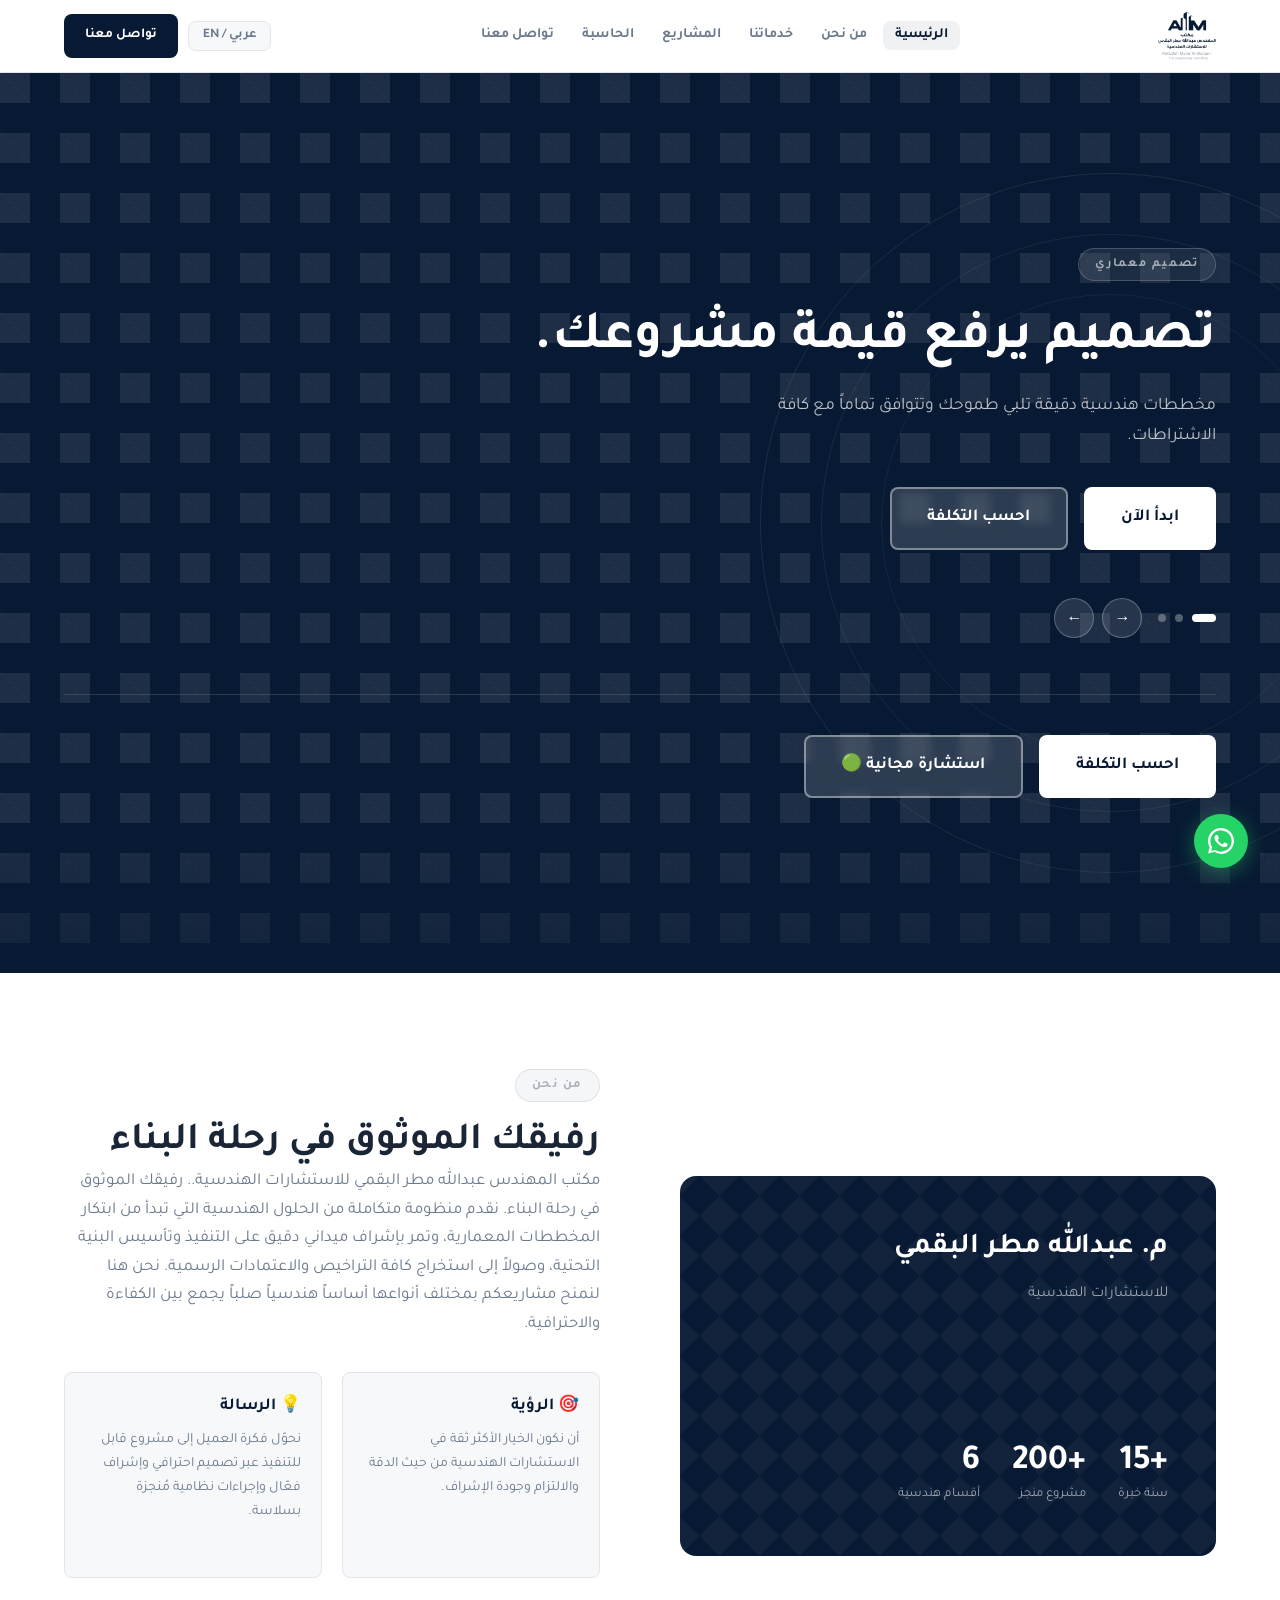
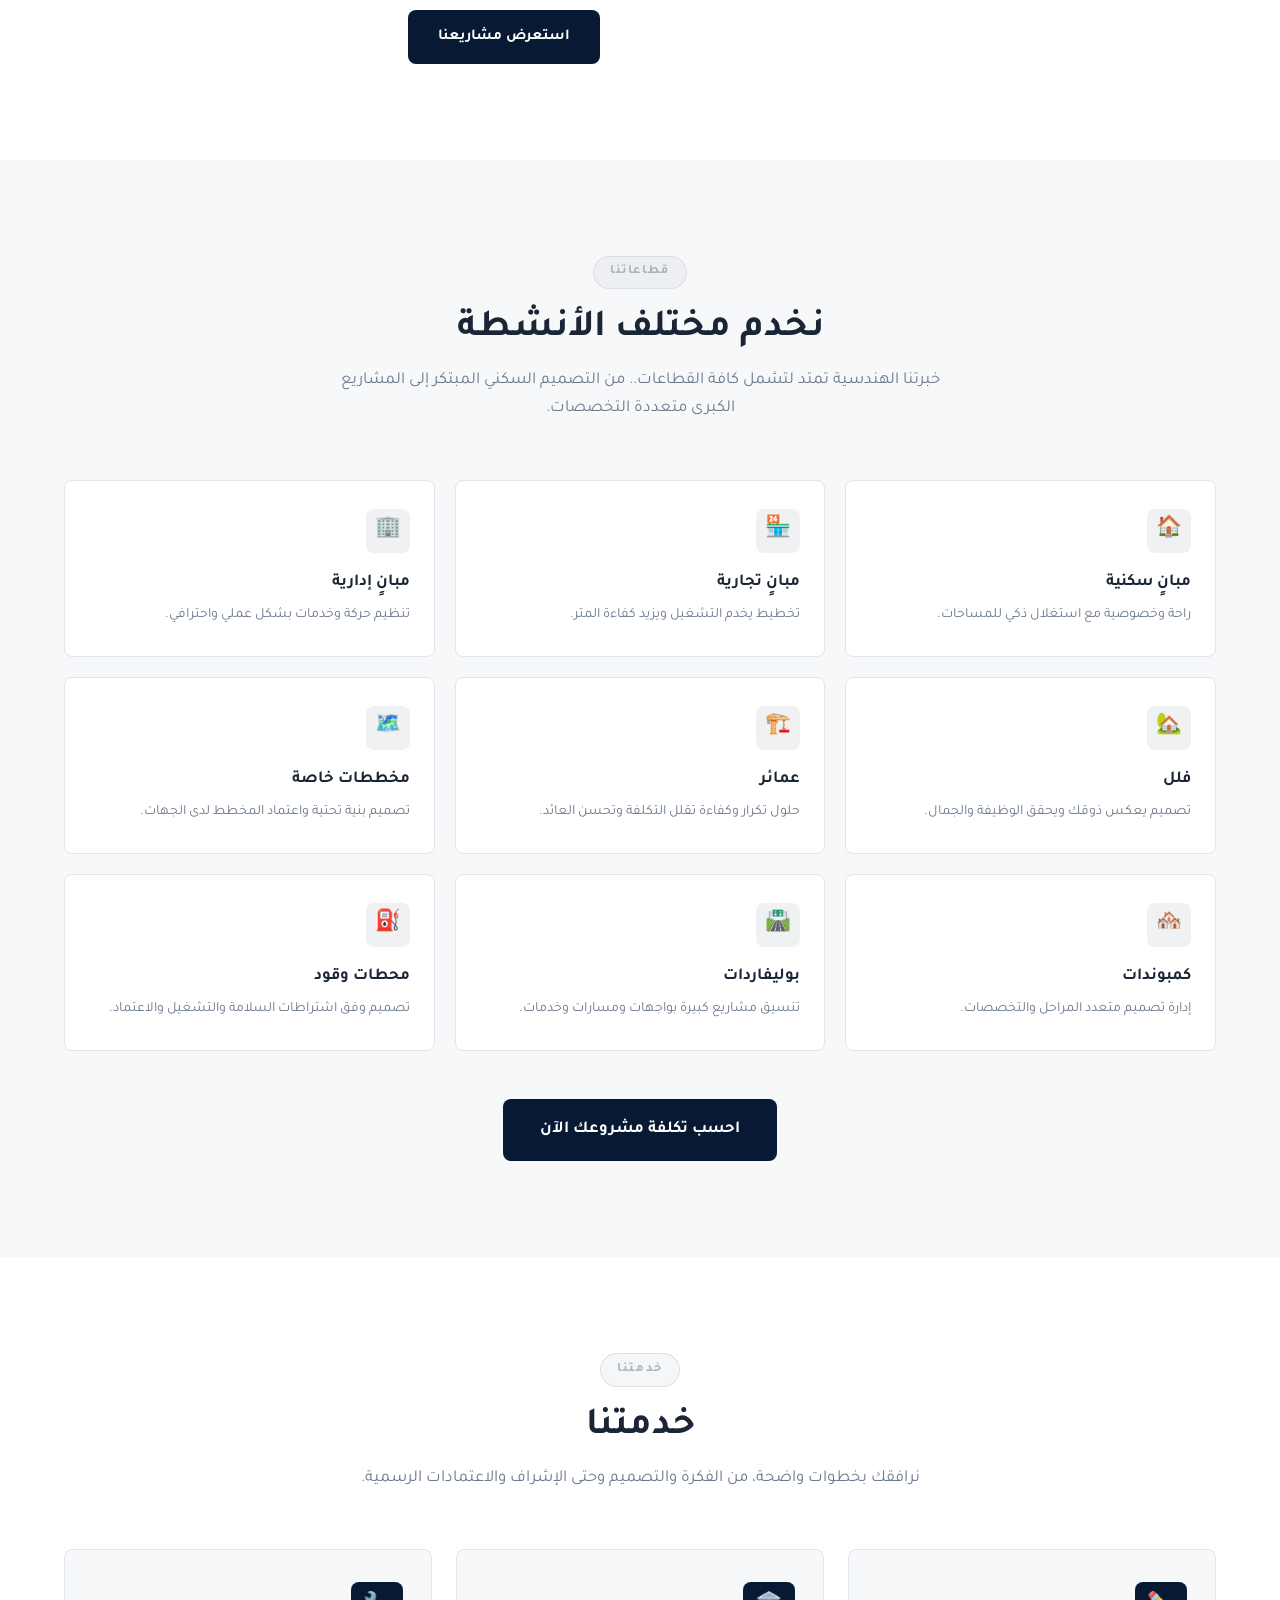
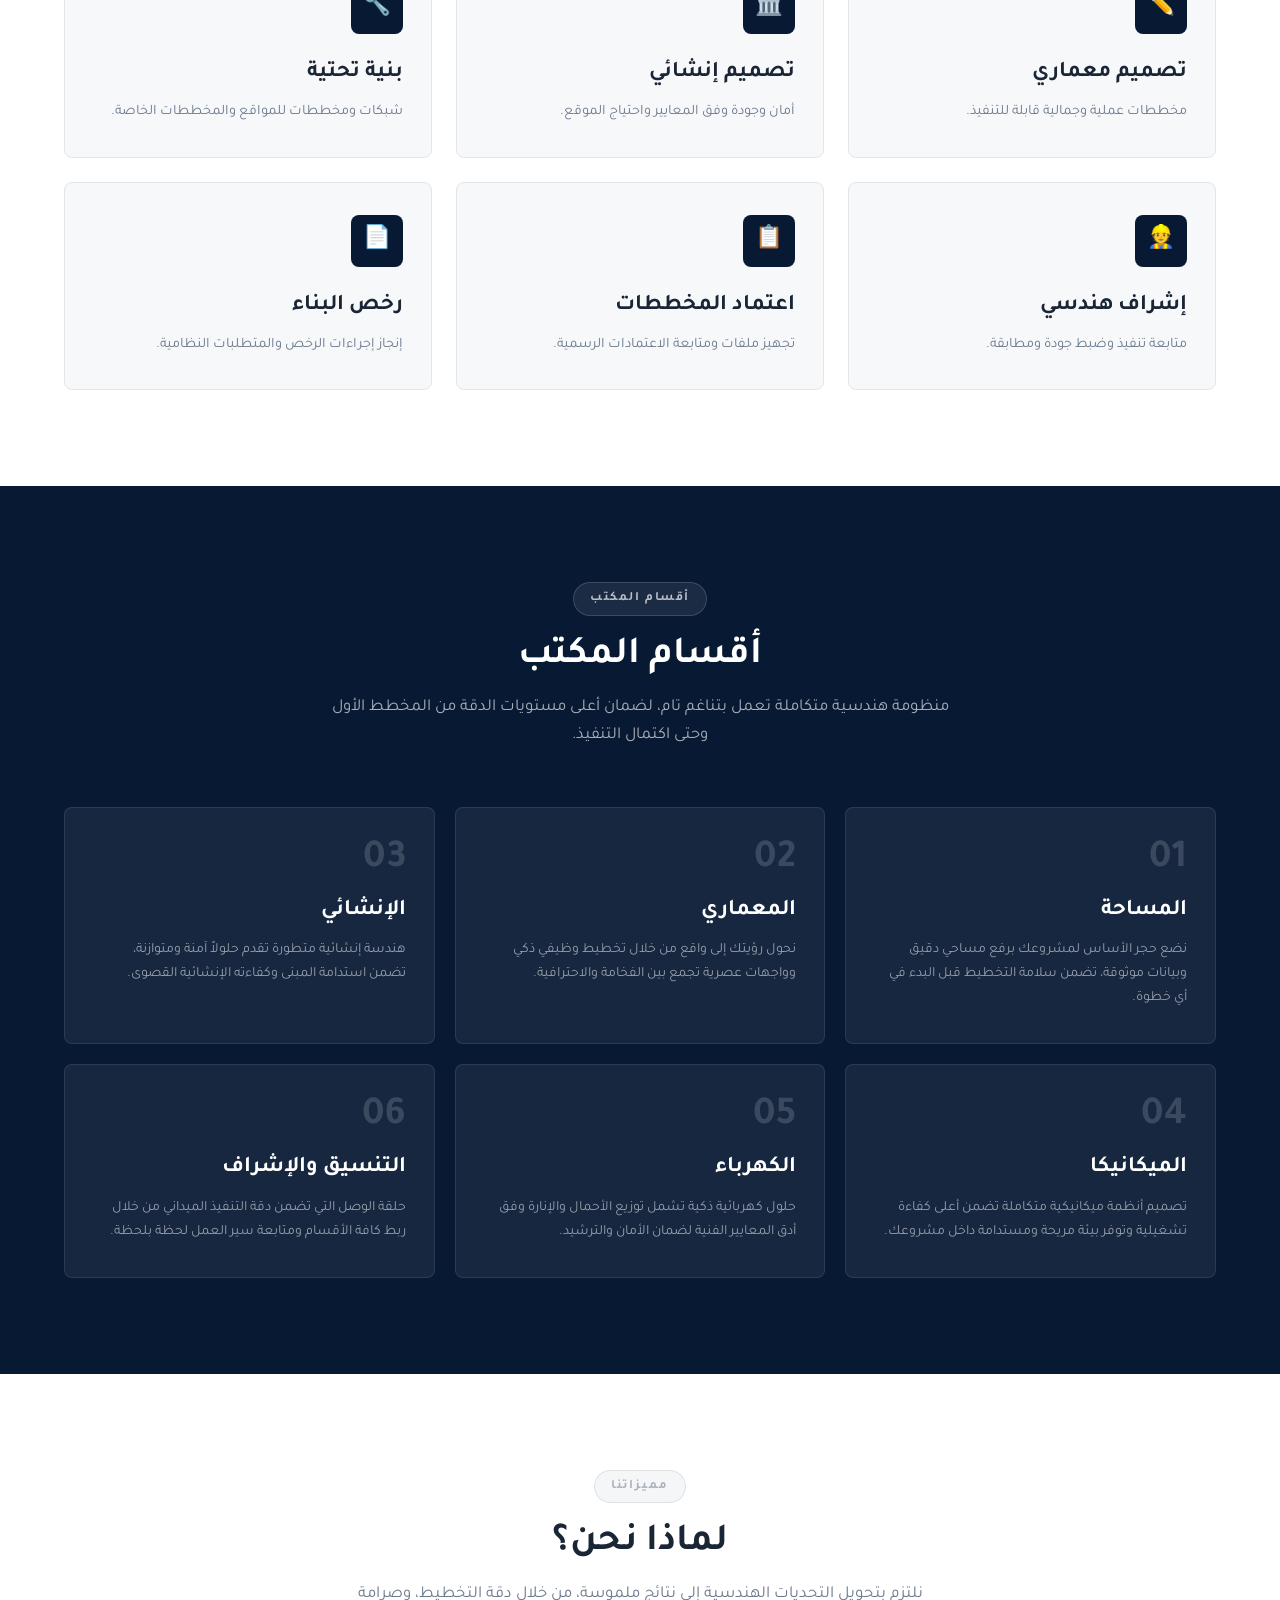
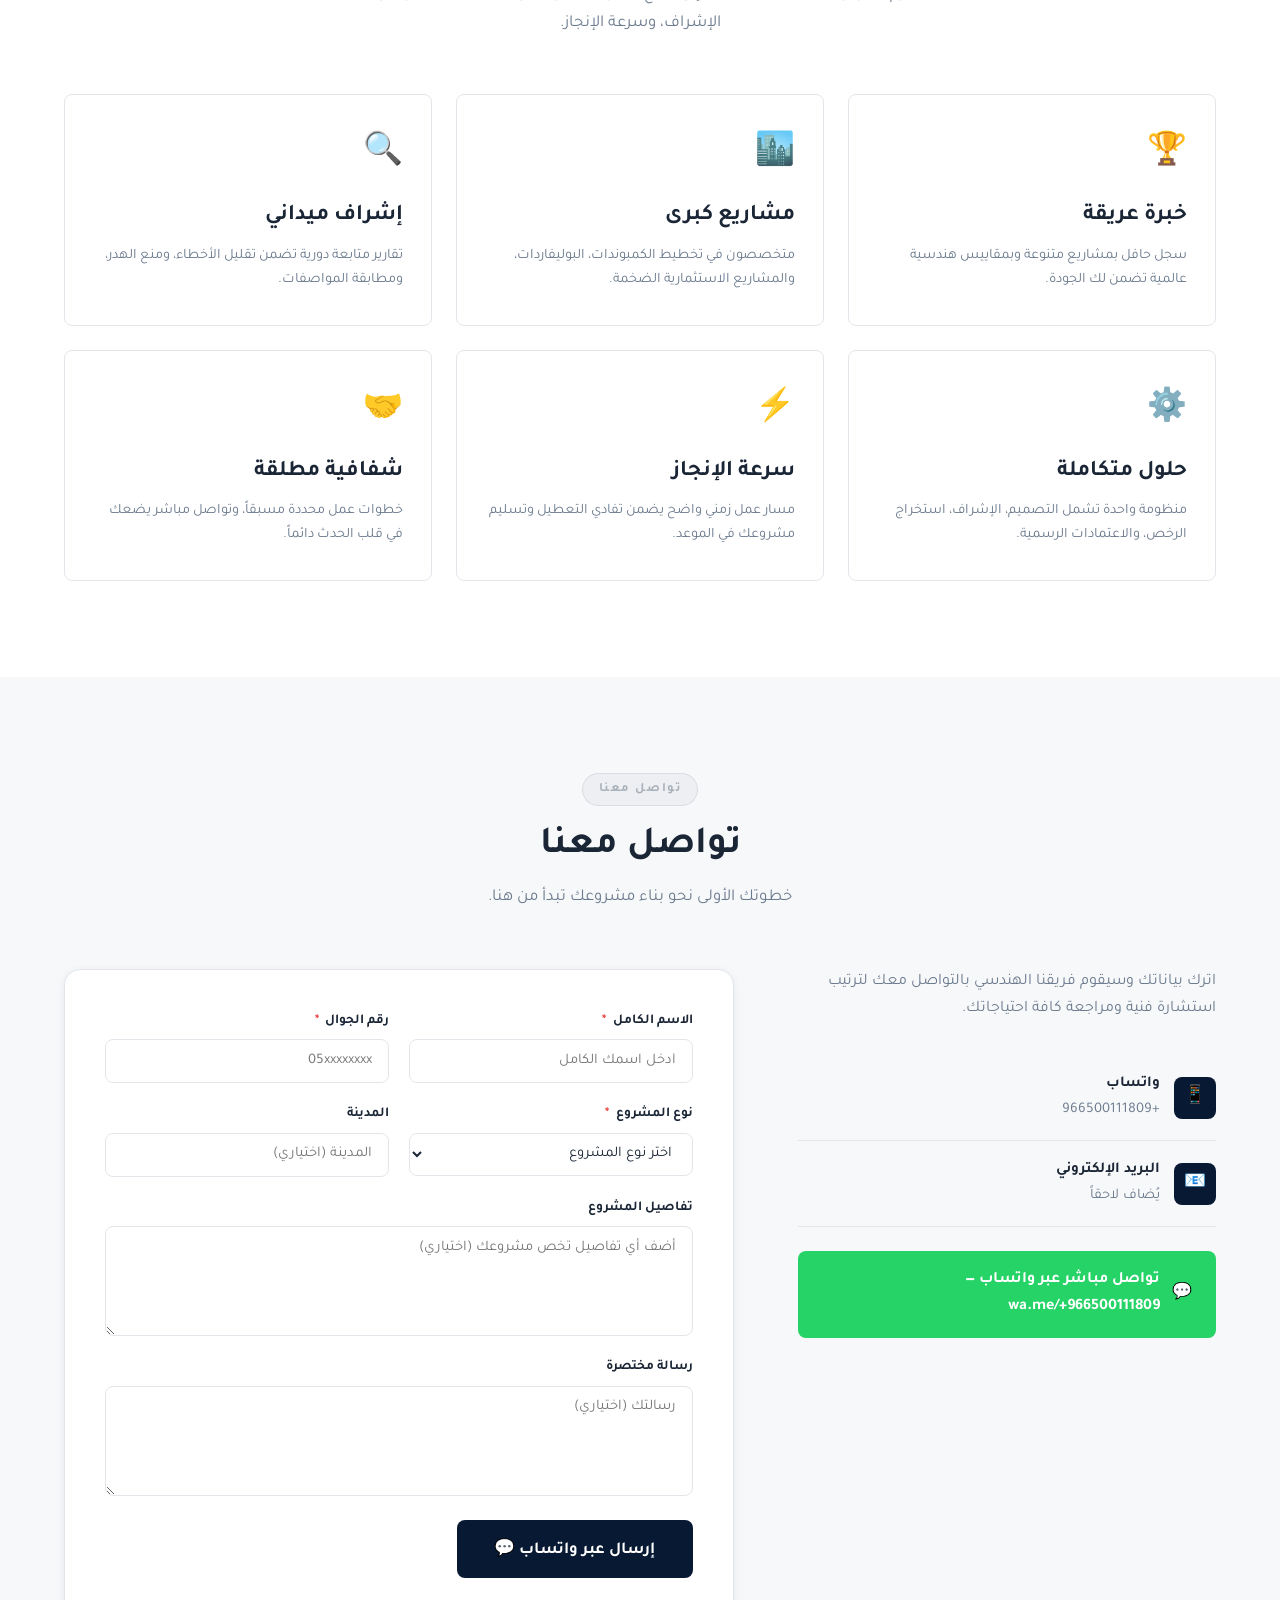
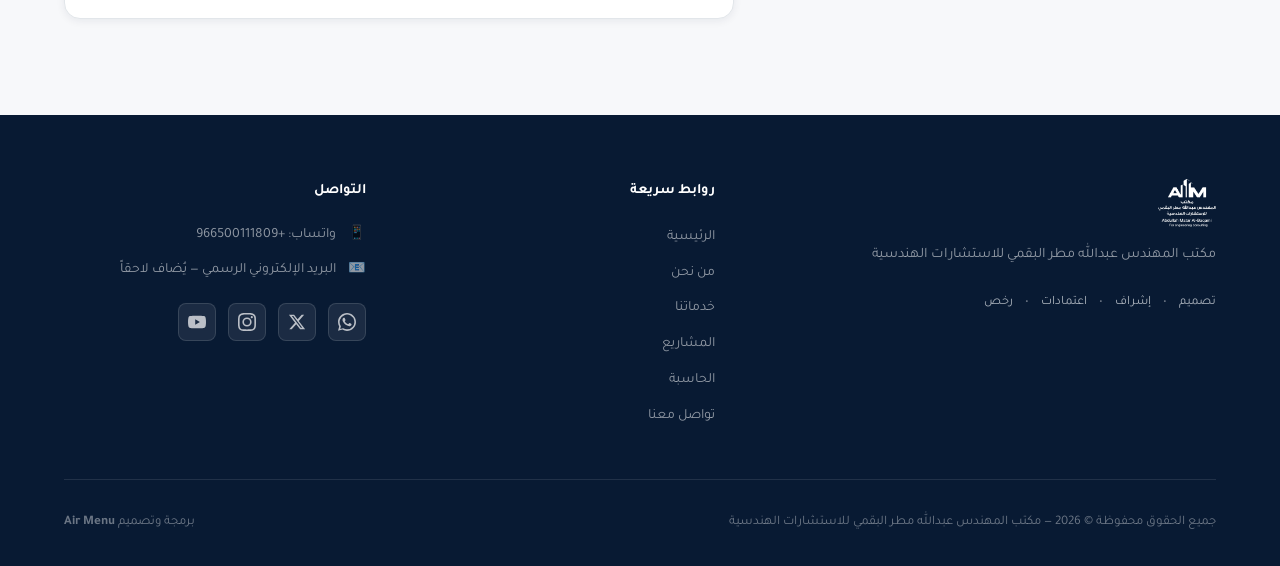
==== commit 8742b63c: "logo added" ====
--- a/index.html
+++ b/index.html
@@ -21,16 +21,7 @@
 
       <!-- الشعار — يمين الشريط -->
       <a href="index.html" class="nav-logo" aria-label="الصفحة الرئيسية">
-        <div class="logo-icon" aria-hidden="true">
-          <svg viewBox="0 0 24 24" xmlns="http://www.w3.org/2000/svg">
-            <path d="M3 9l9-7 9 7v11a2 2 0 0 1-2 2H5a2 2 0 0 1-2-2z"/>
-            <polyline points="9 22 9 12 15 12 15 22" fill="none" stroke="white" stroke-width="1.5"/>
-          </svg>
-        </div>
-        <div class="logo-text">
-          <strong>م. عبدالله مطر البقمي</strong>
-          <span>للاستشارات الهندسية</span>
-        </div>
+        <img src="assets/Logo.png" alt="Al-Baqmi Engineering Office" height="48" />
       </a>
 
       <!-- روابط سريعة -->
@@ -535,16 +526,7 @@
       <!-- العمود الأول: عن المكتب -->
       <div class="footer-about">
         <div class="footer-logo">
-          <div class="logo-icon" aria-hidden="true">
-            <svg viewBox="0 0 24 24" xmlns="http://www.w3.org/2000/svg">
-              <path d="M3 9l9-7 9 7v11a2 2 0 0 1-2 2H5a2 2 0 0 1-2-2z" fill="white"/>
-              <polyline points="9 22 9 12 15 12 15 22" fill="none" stroke="rgba(168,176,186,.5)" stroke-width="1.5"/>
-            </svg>
-          </div>
-          <div class="logo-text">
-            <strong>م. عبدالله مطر البقمي</strong>
-            <span>للاستشارات الهندسية</span>
-          </div>
+          <img src="assets/Logo W.png" alt="Al-Baqmi Engineering Office" height="48" />
         </div>
         <p>مكتب المهندس عبدالله مطر البقمي للاستشارات الهندسية</p>
         <div class="footer-tagline">
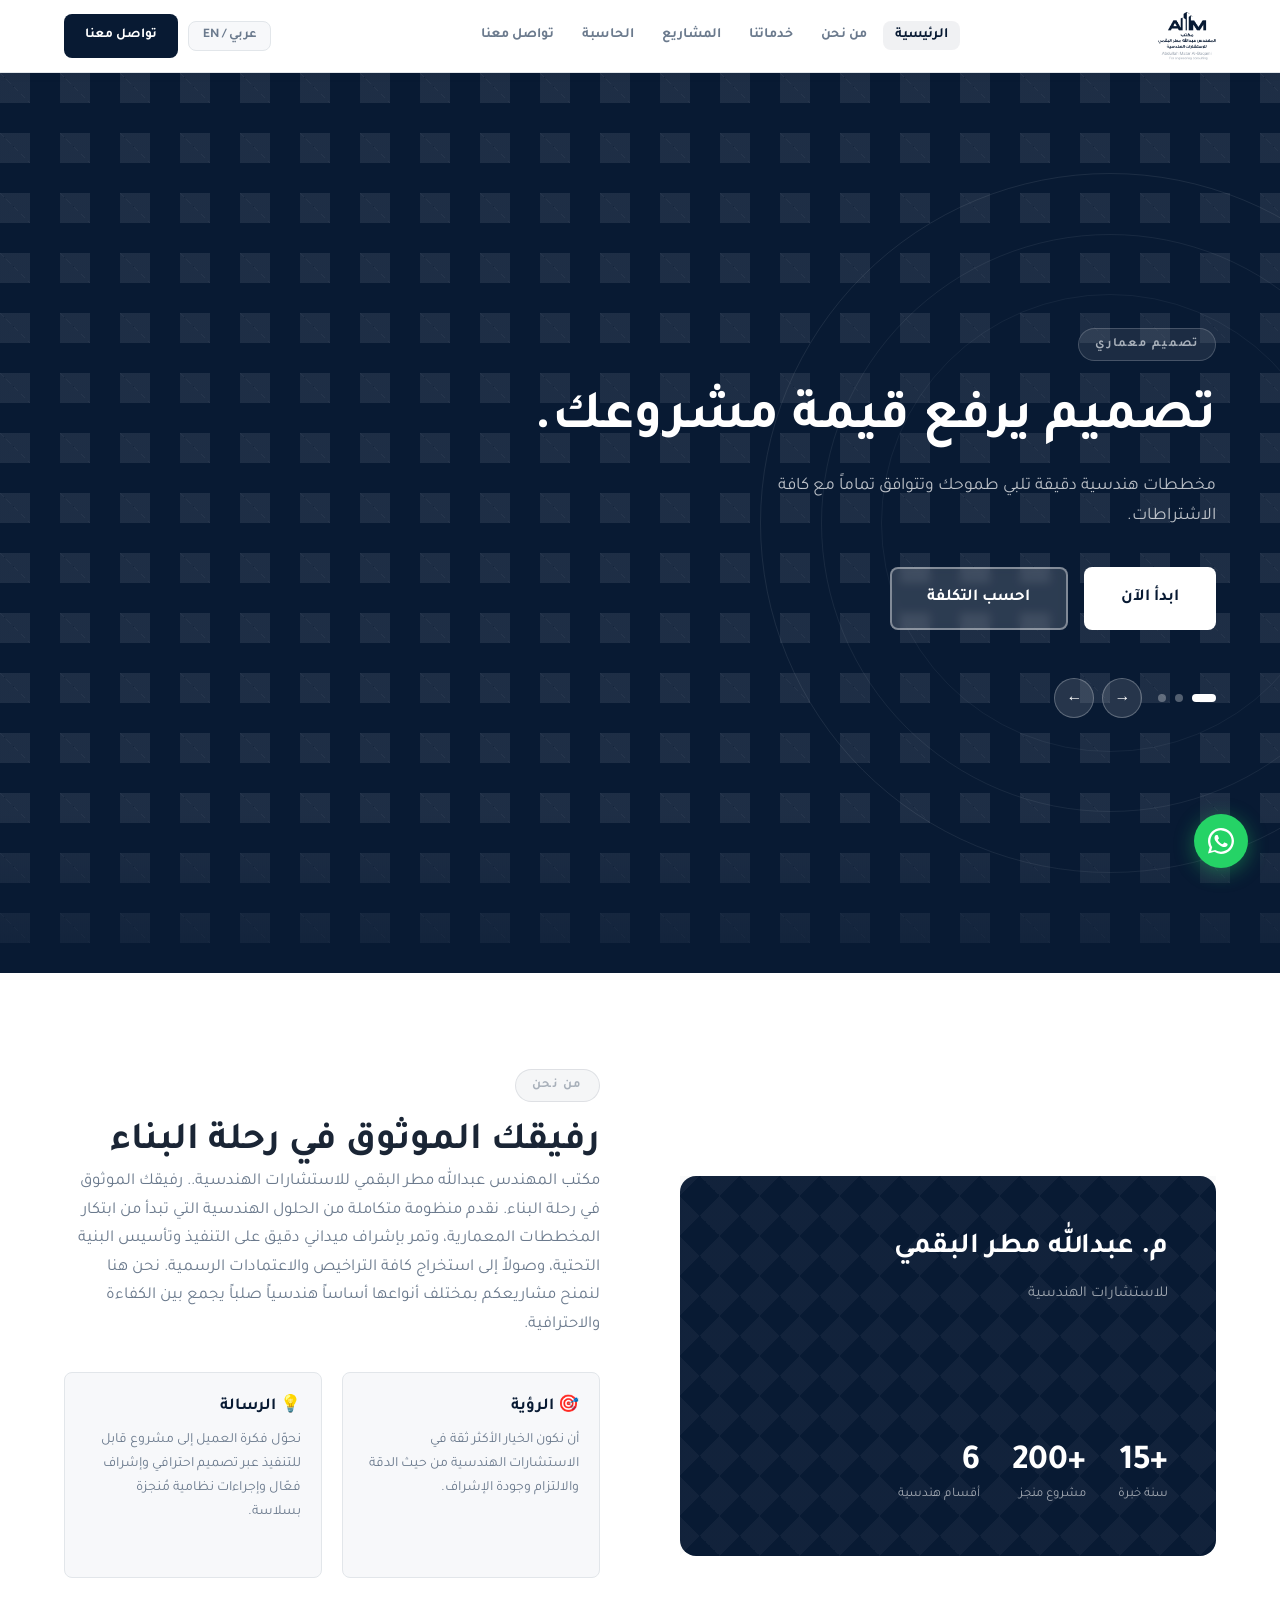
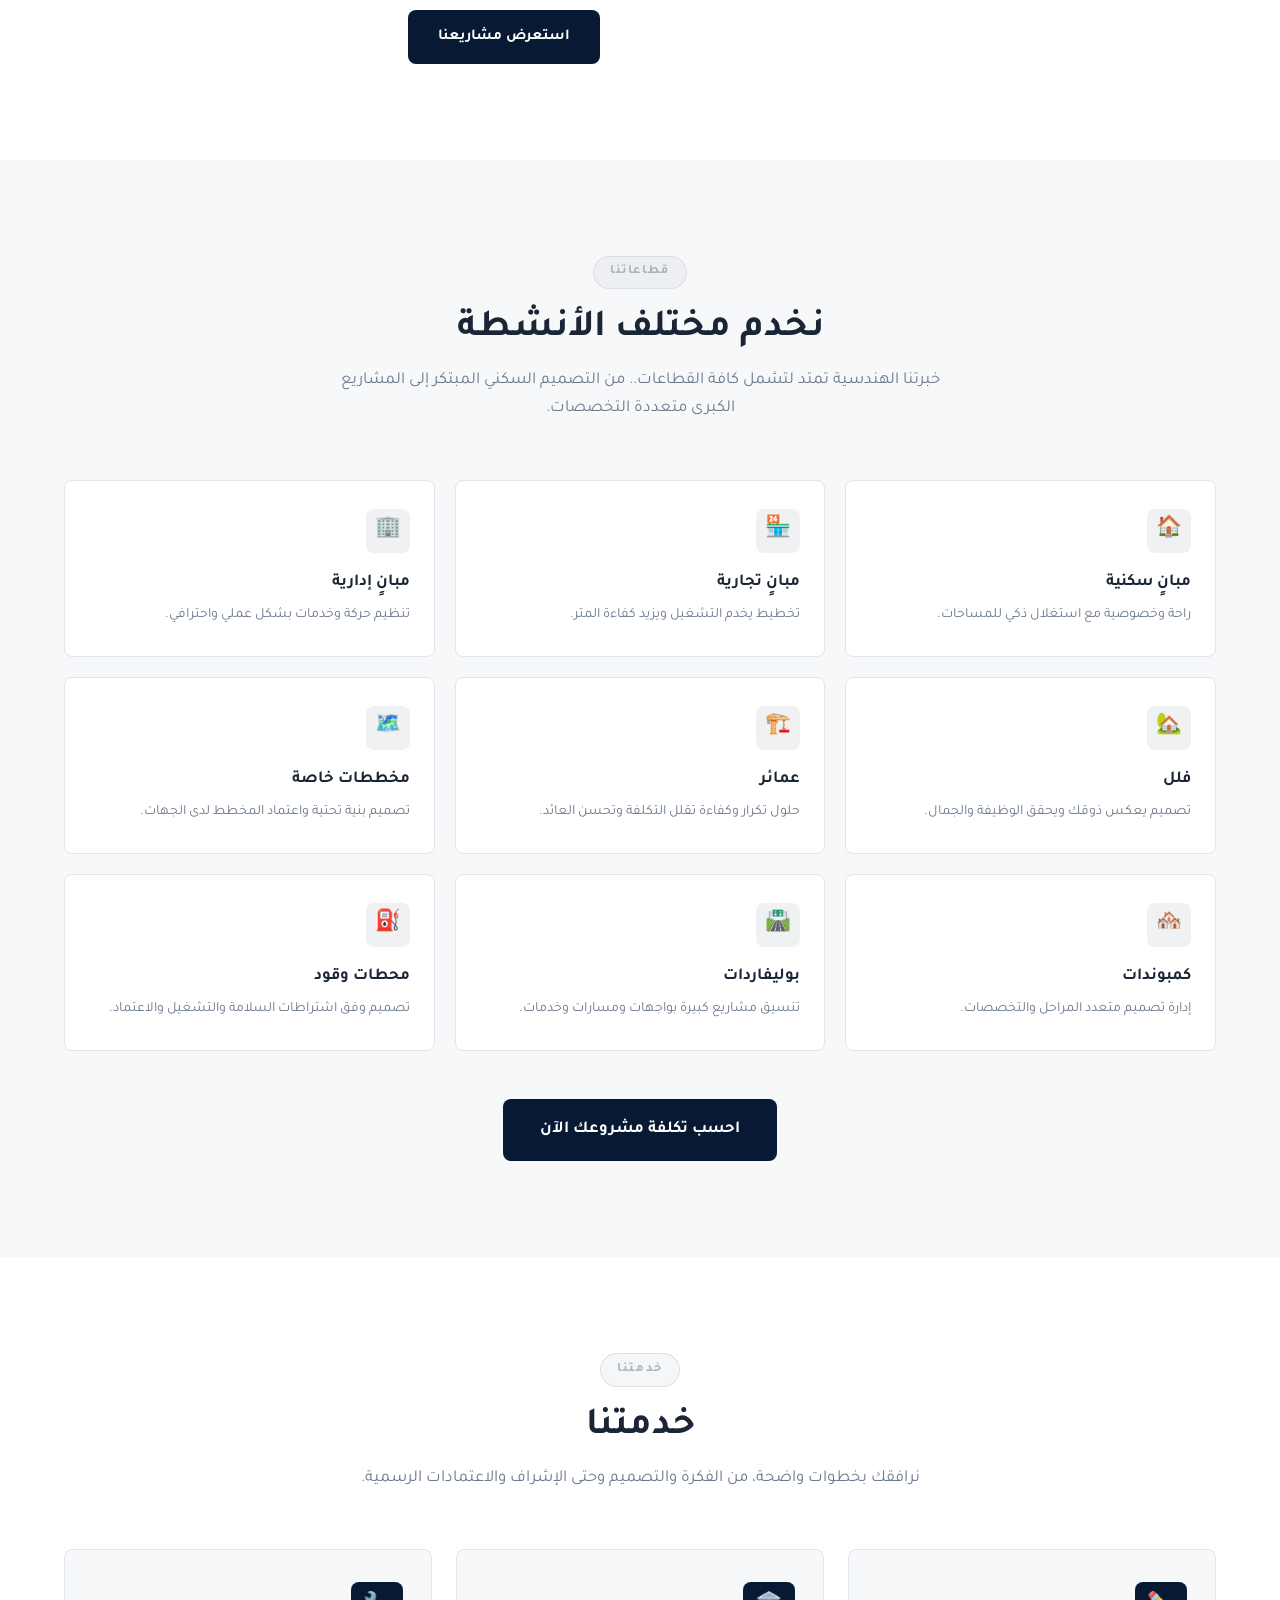
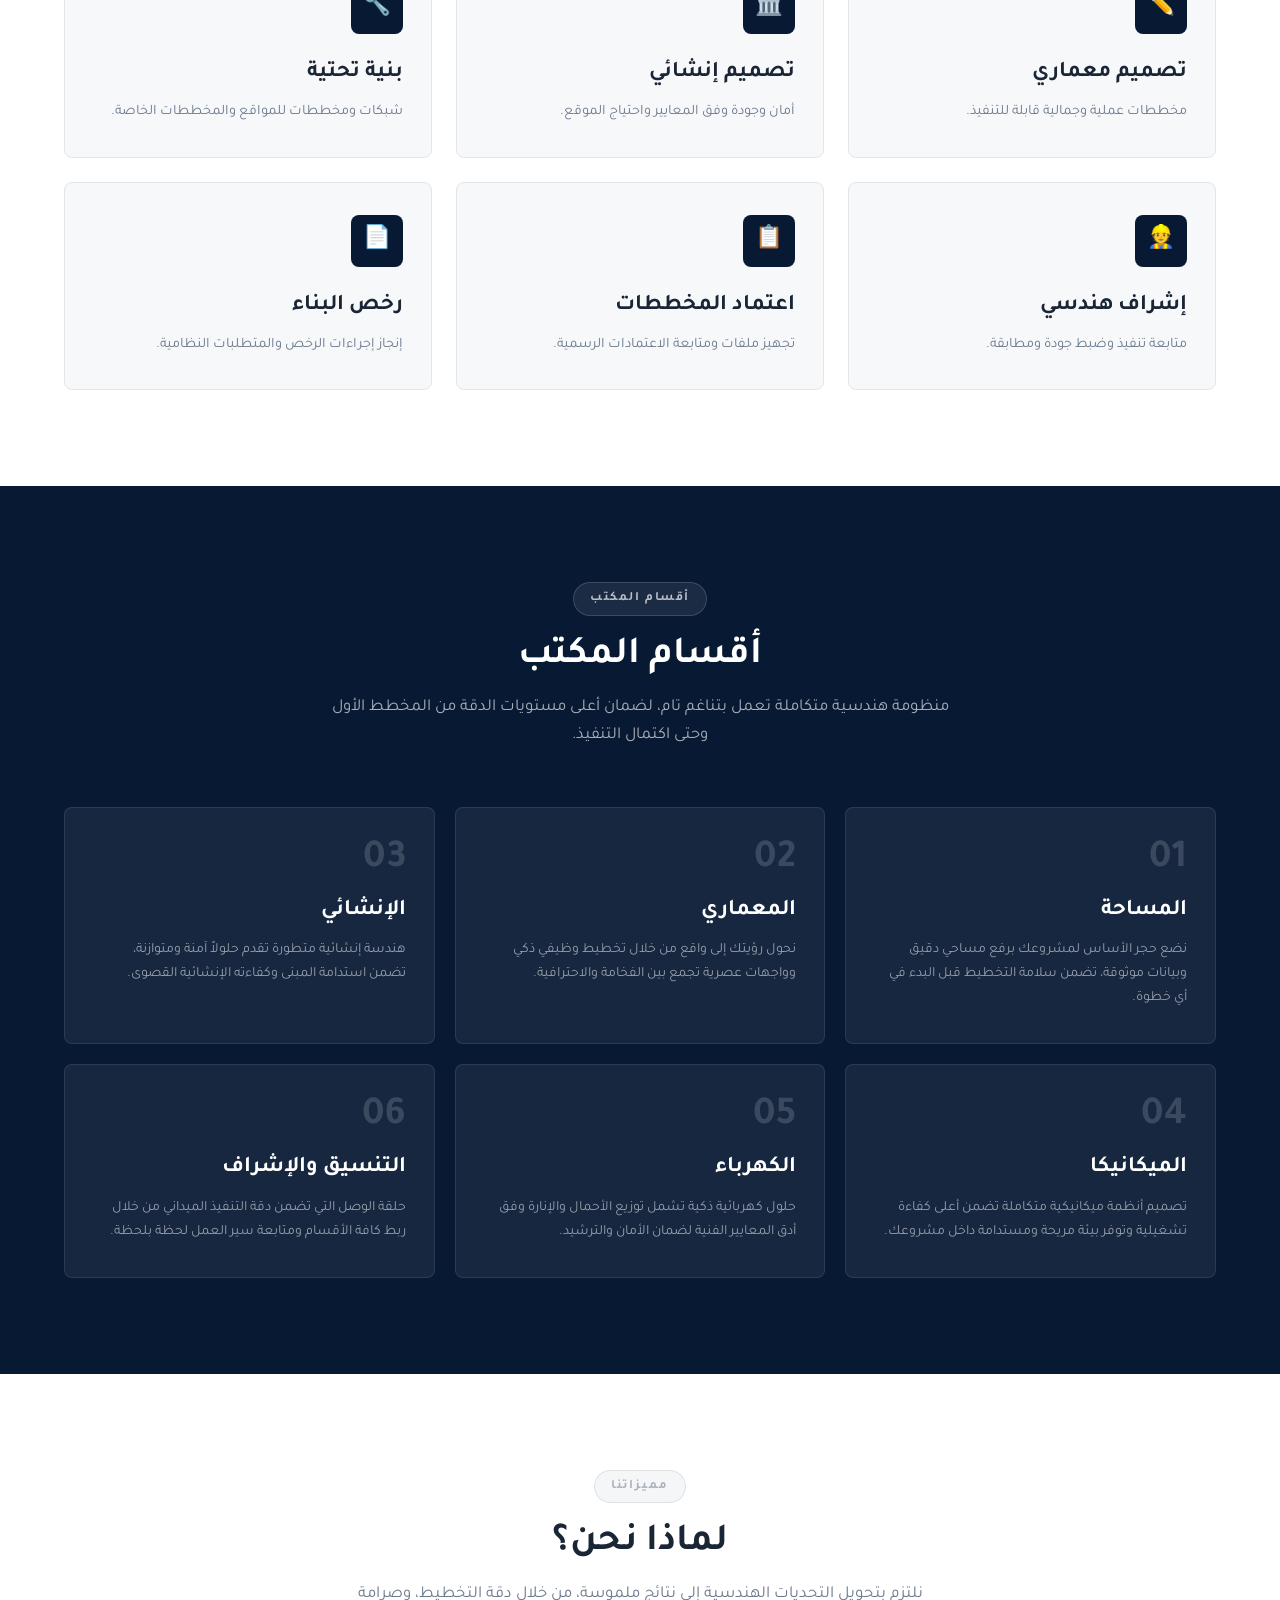
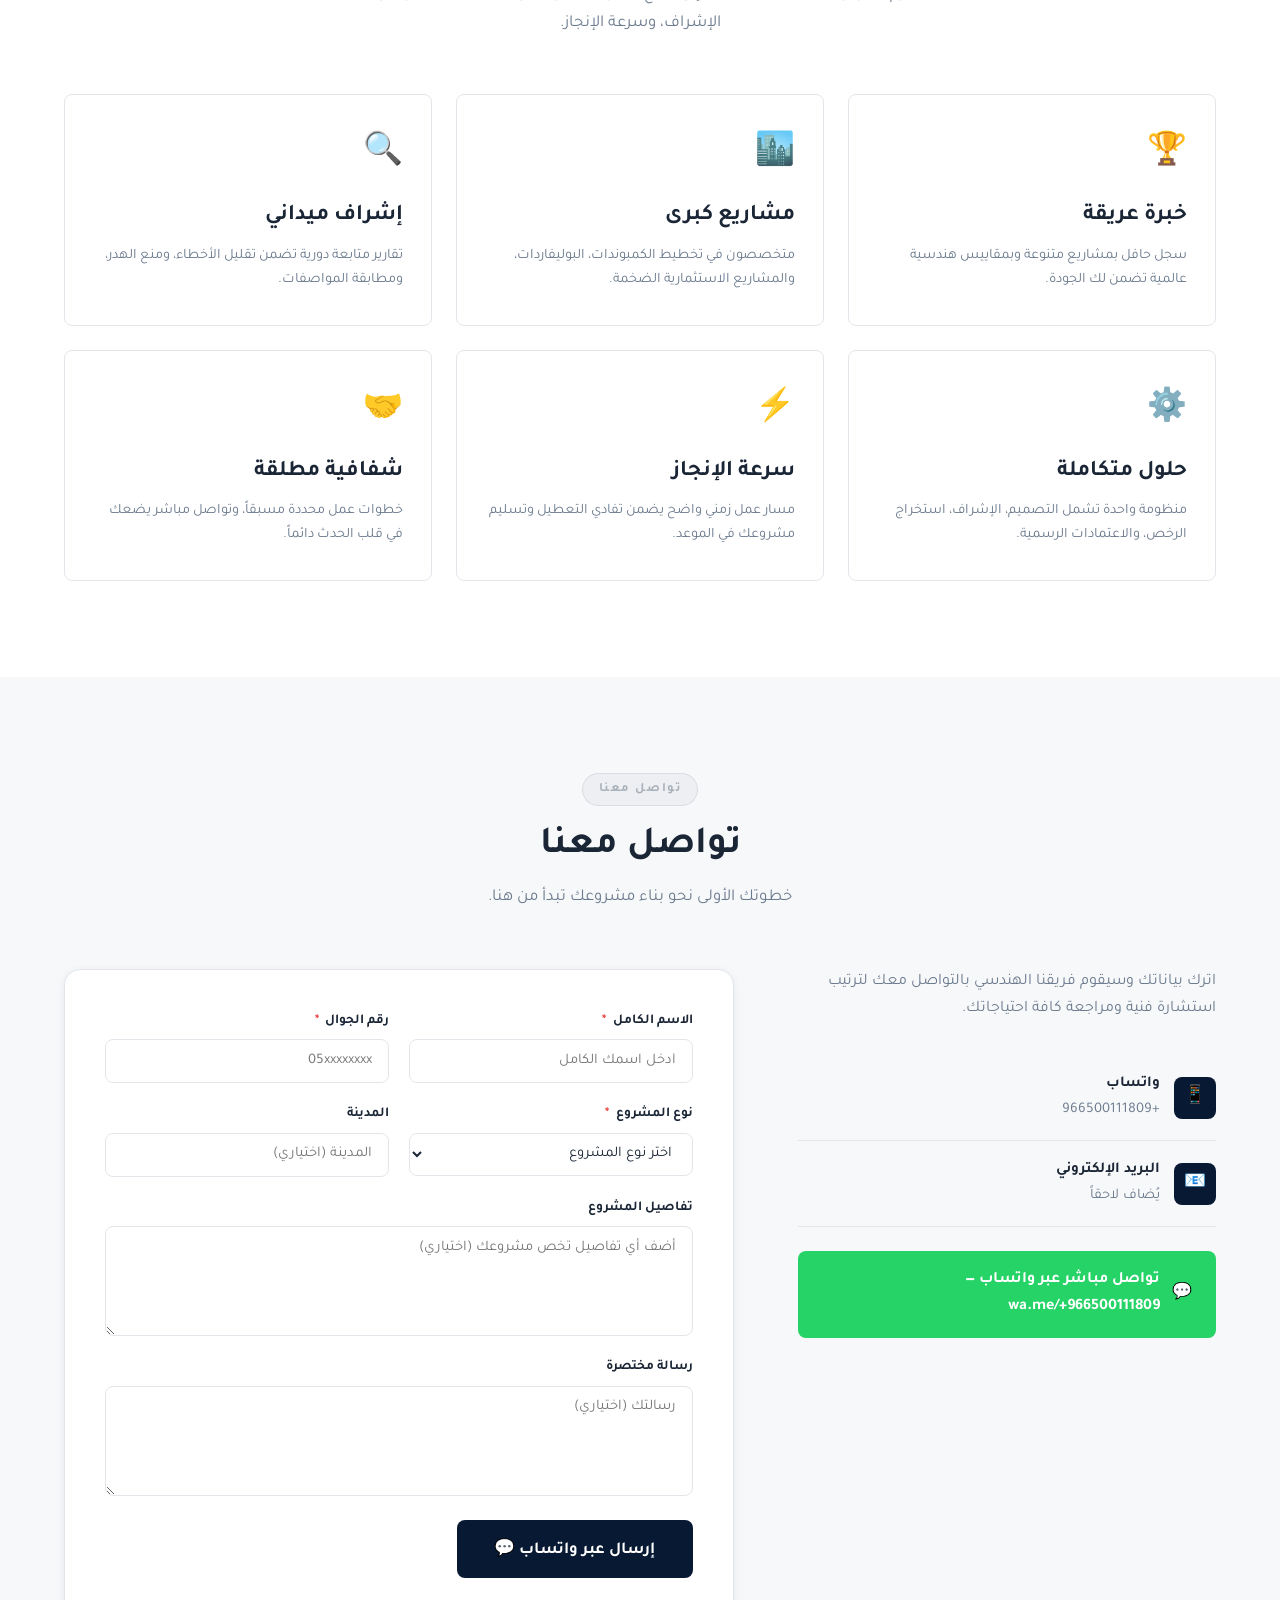
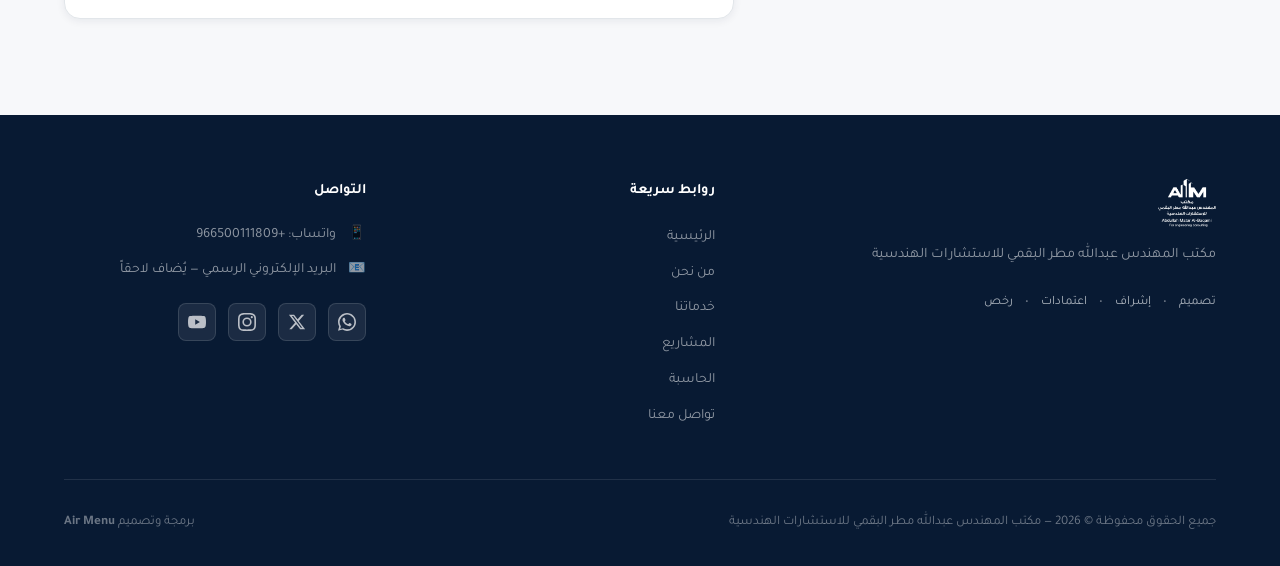
==== commit b9f08536: "hover buttons removed" ====
--- a/index.html
+++ b/index.html
@@ -114,12 +114,6 @@
           <button class="arrow-btn arrow-prev" aria-label="السابق">&#8594;</button>
           <button class="arrow-btn arrow-next" aria-label="التالي">&#8592;</button>
         </div>
-      </div>
-
-      <!-- أزرار عامة -->
-      <div class="hero-actions">
-        <a href="calculator.html" class="btn btn-white btn-lg">احسب التكلفة</a>
-        <a href="https://wa.me/966500111809?text=%D8%A3%D9%88%D8%AF%20%D8%A7%D8%B3%D8%AA%D8%B4%D8%A7%D8%B1%D8%A9%20%D9%85%D8%AC%D8%A7%D9%86%D9%8A%D8%A9" target="_blank" rel="noopener" class="btn btn-ghost btn-lg">استشارة مجانية 🟢</a>
       </div>
 
     </div><!-- /hero-slider -->
